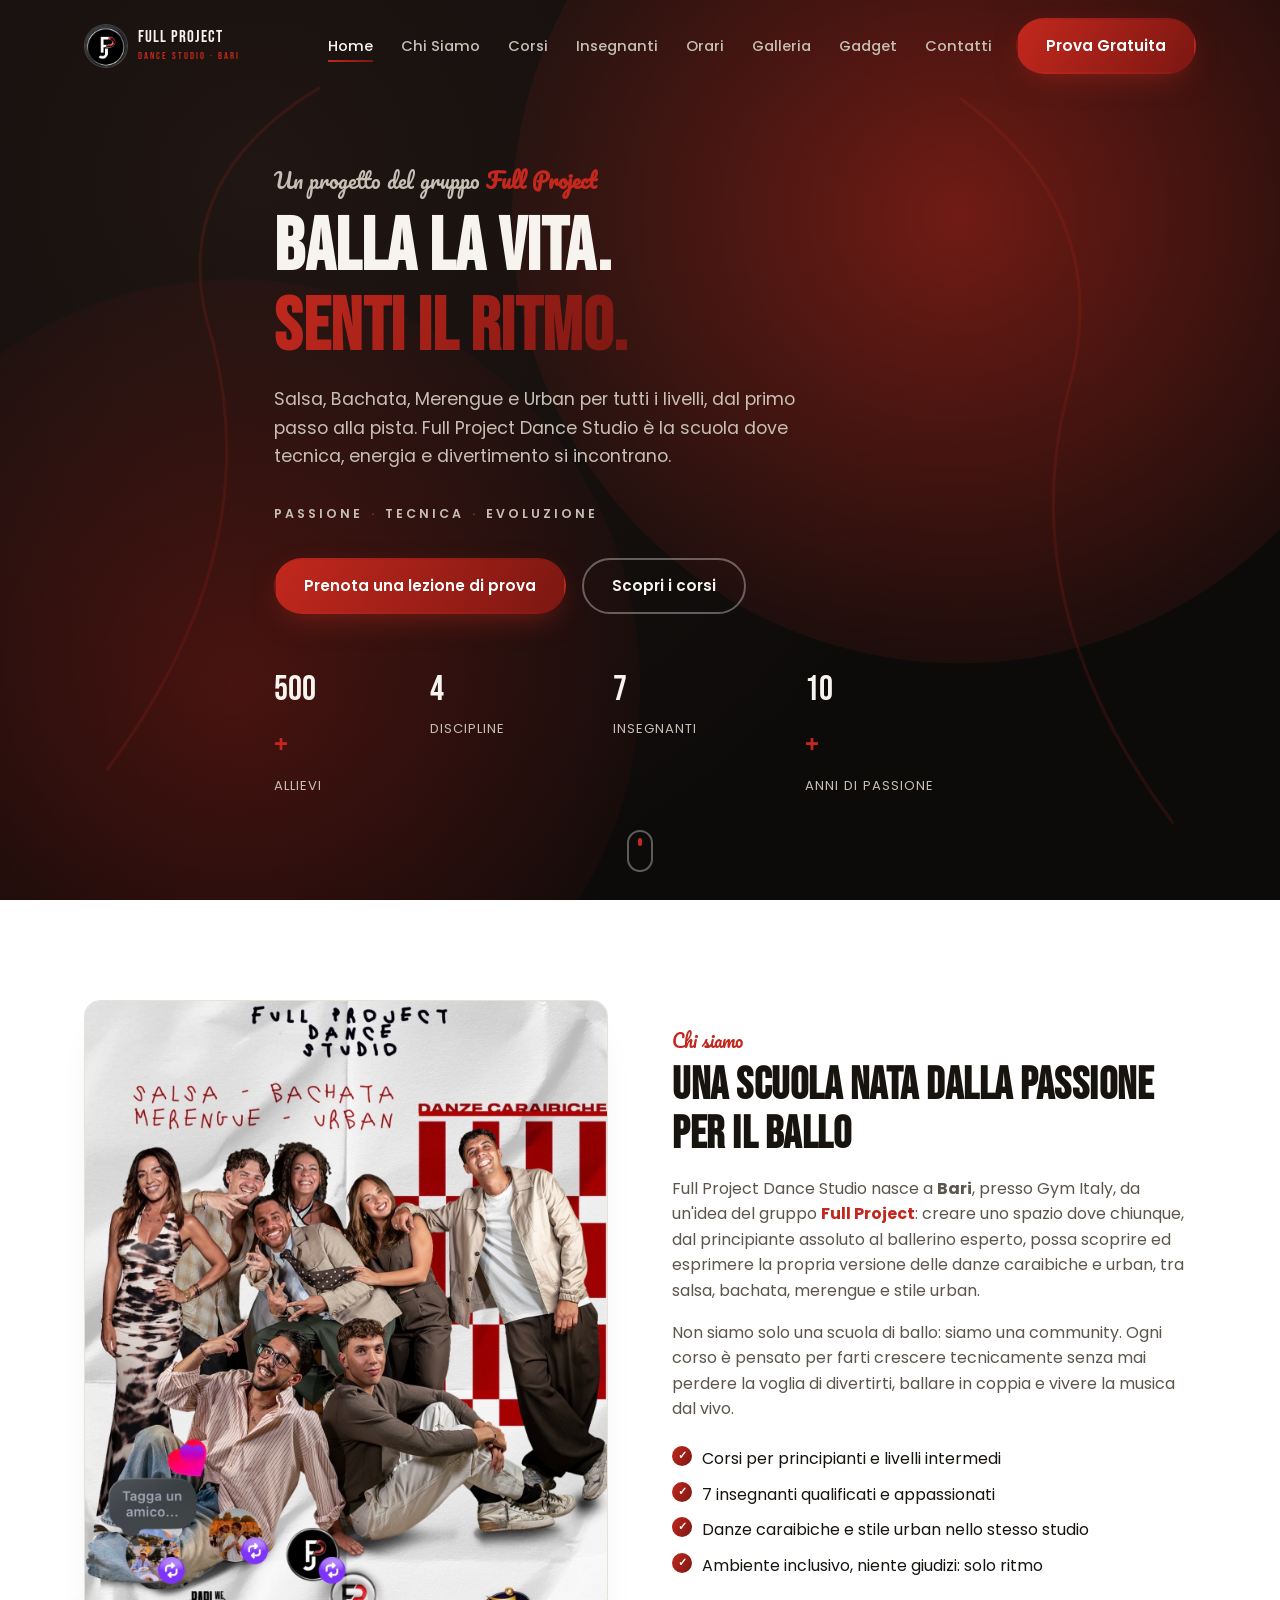
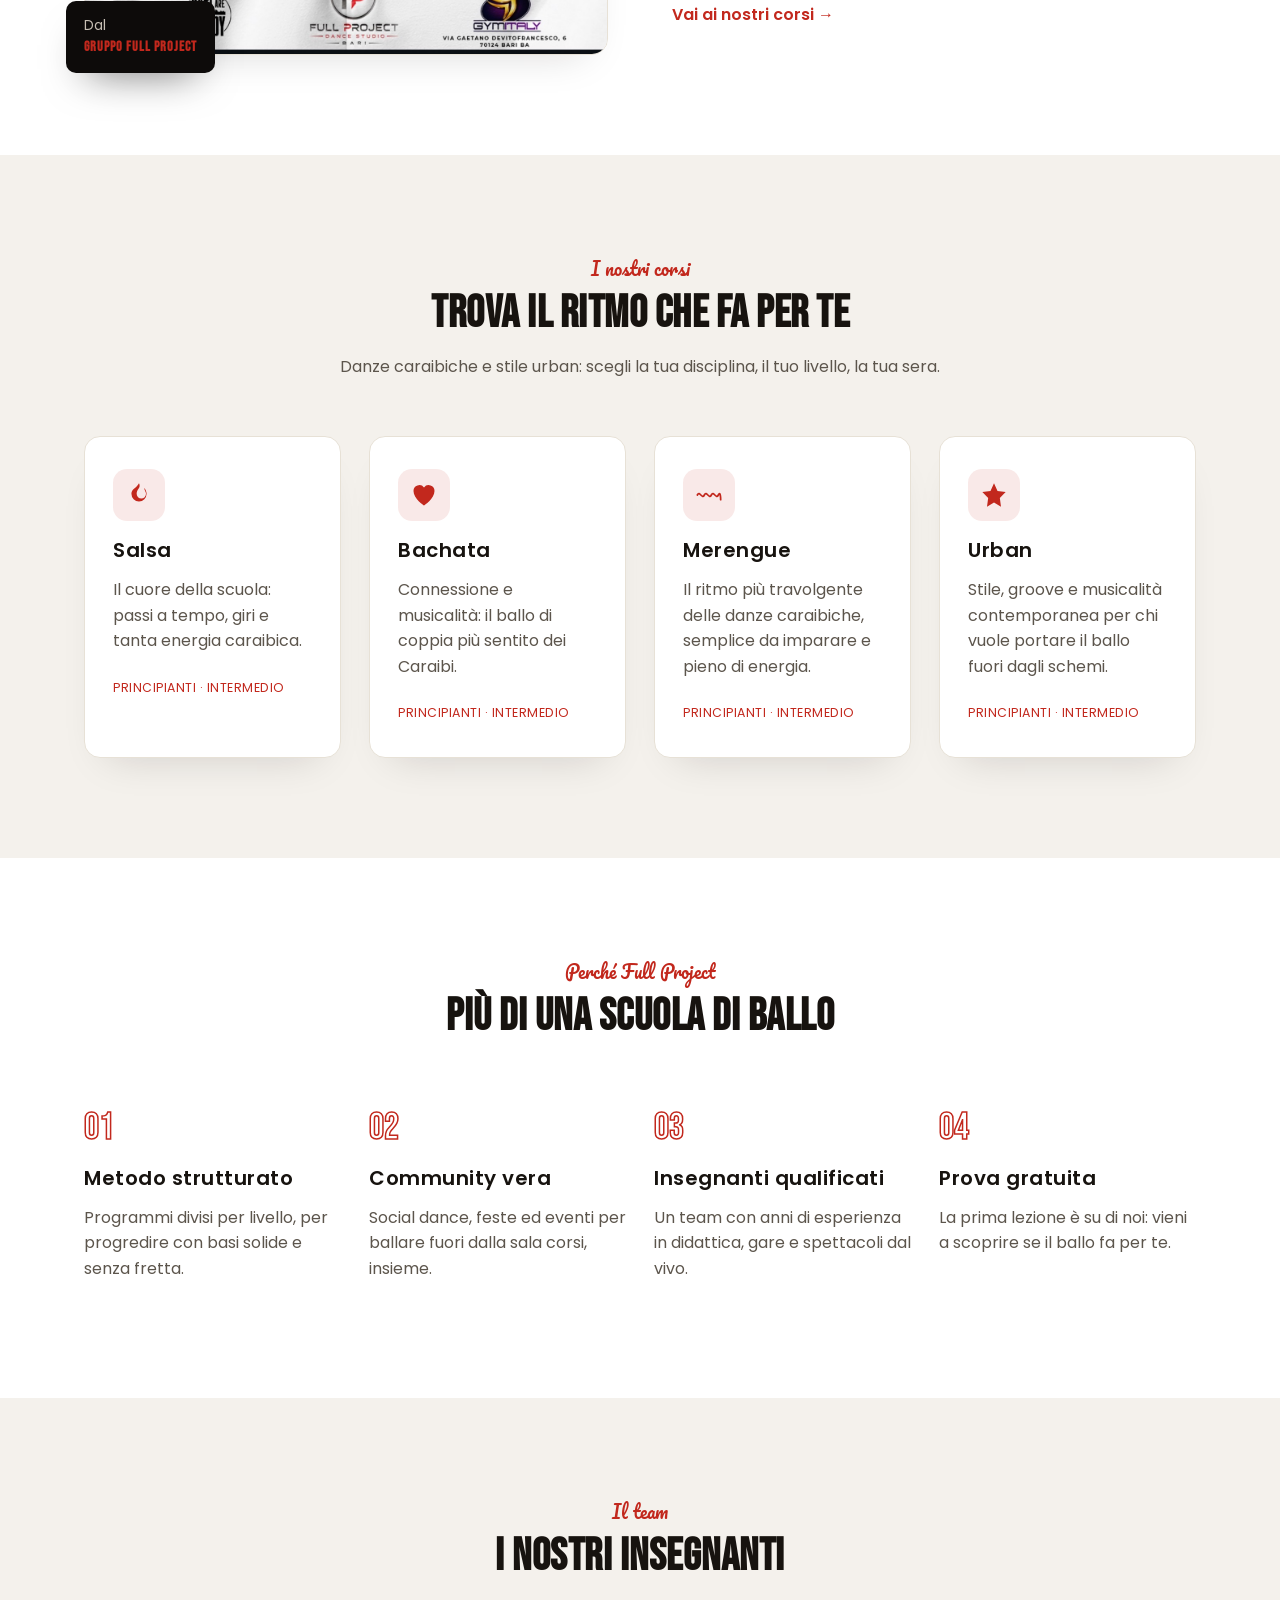
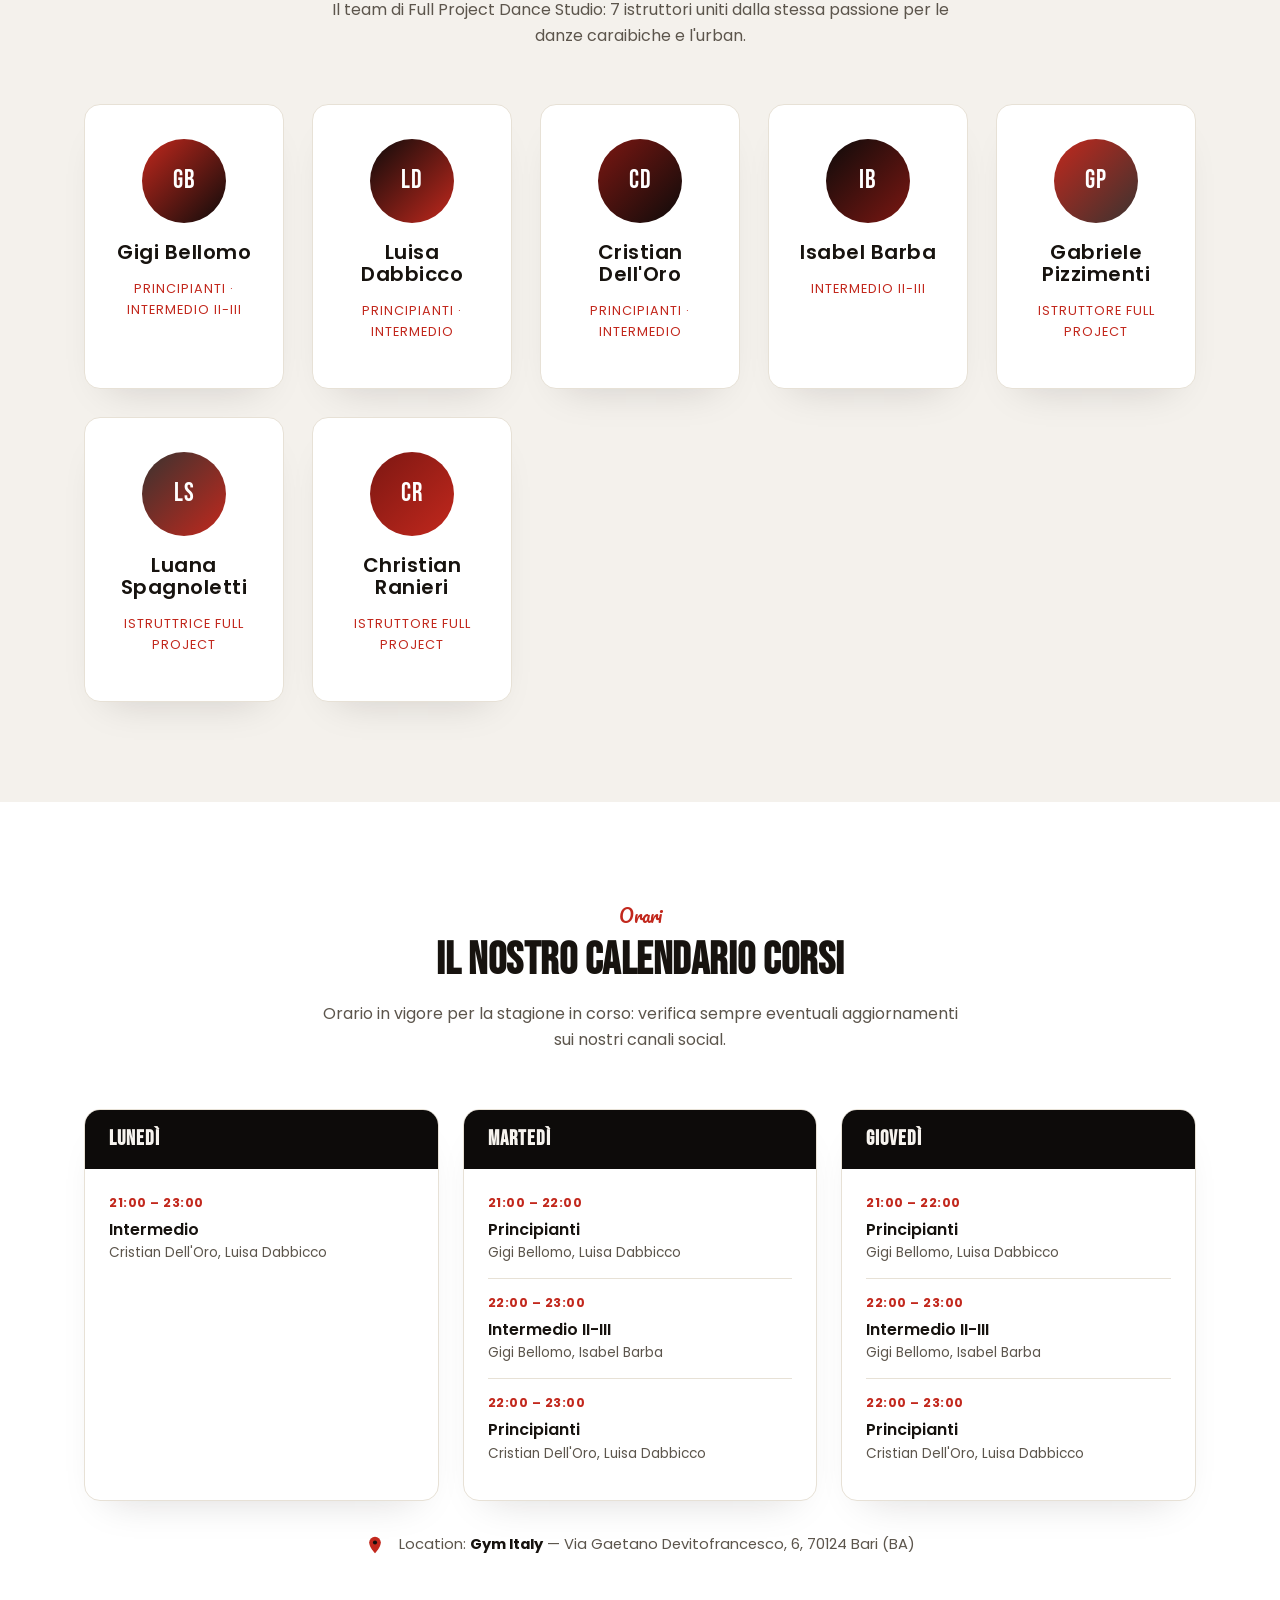
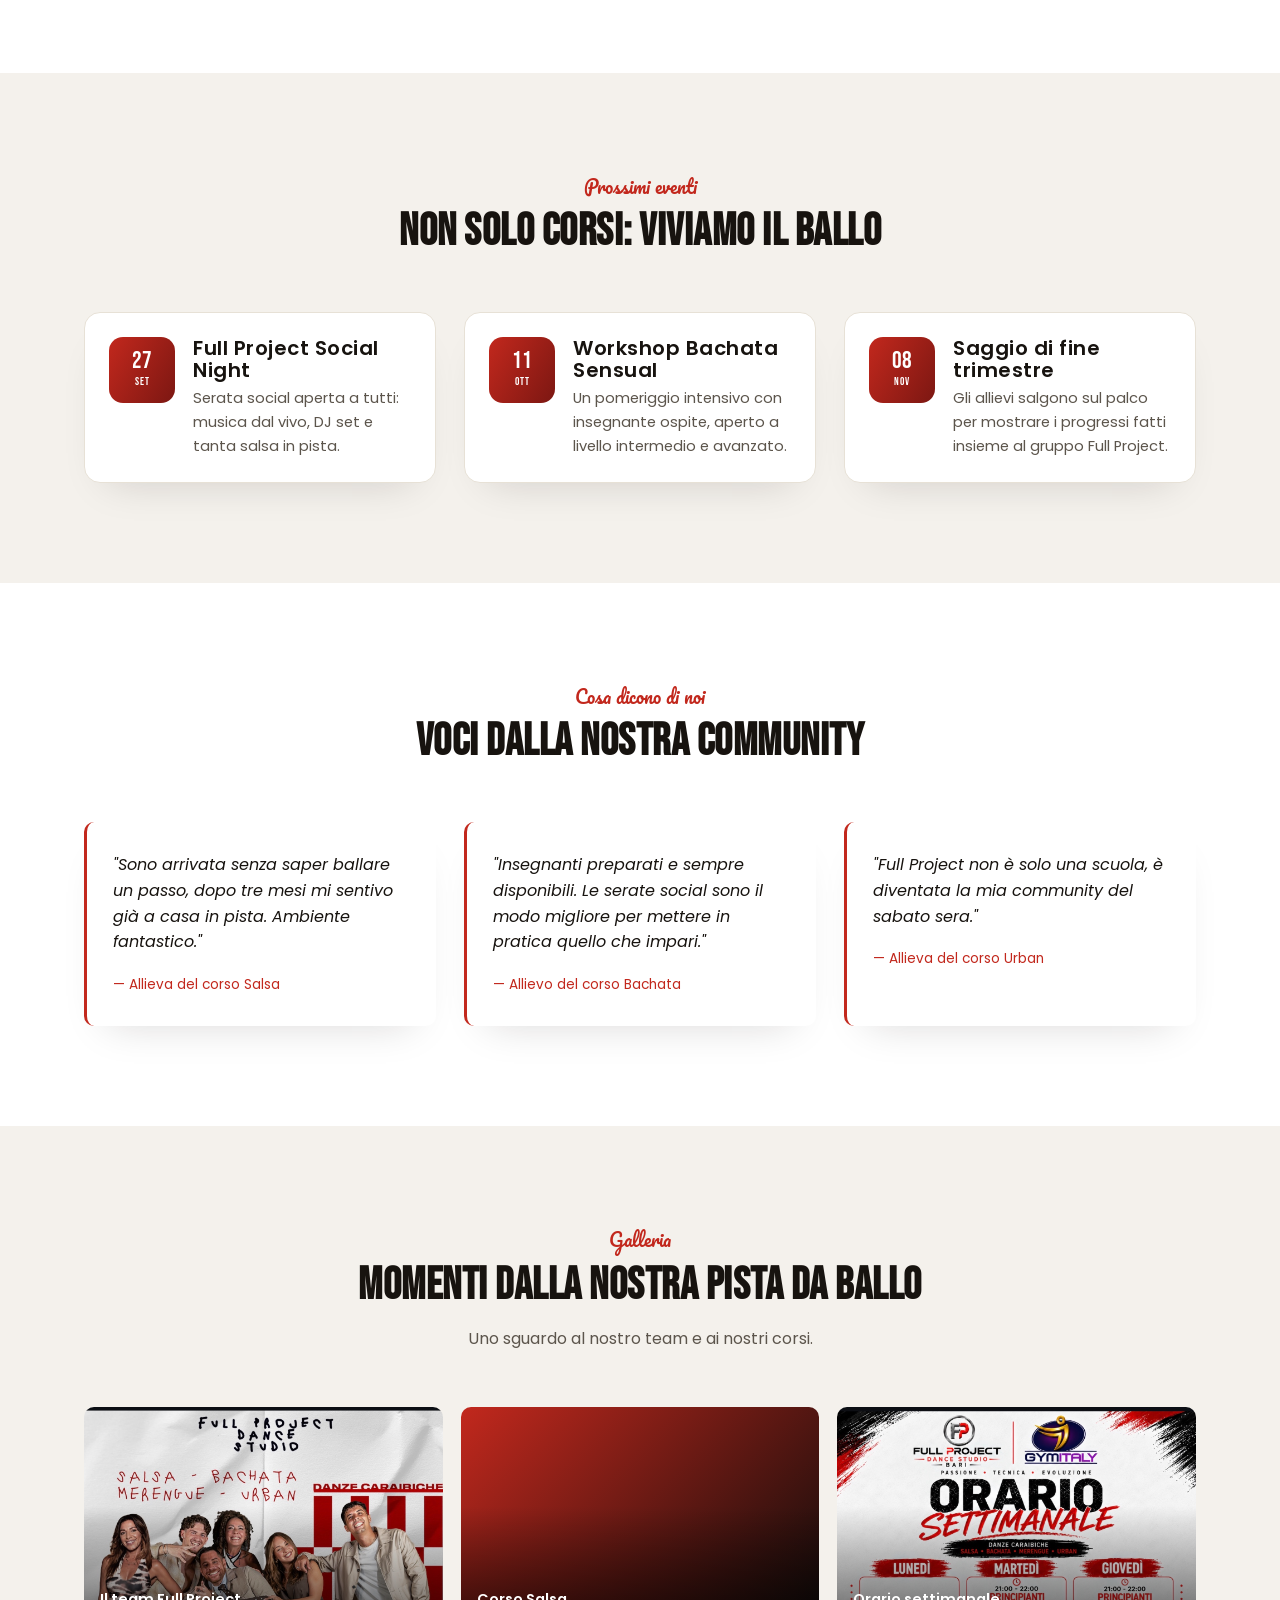
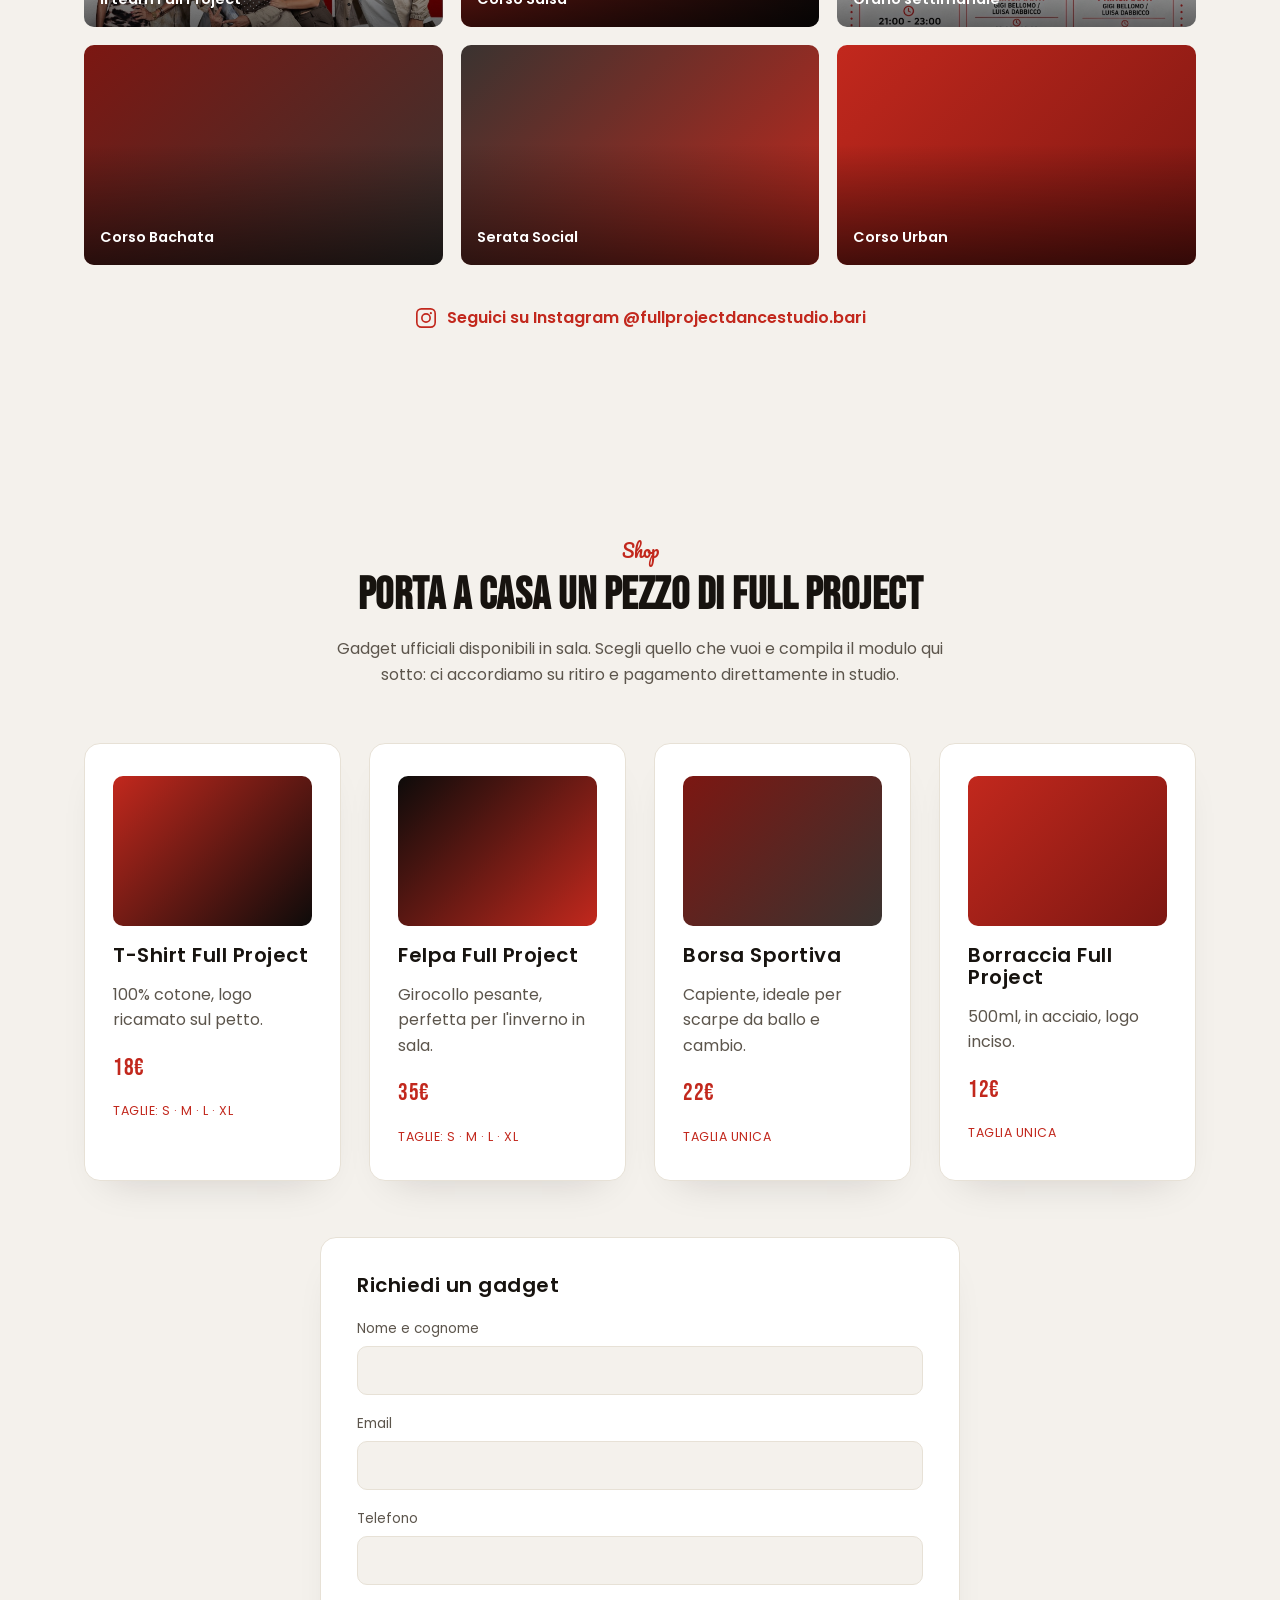
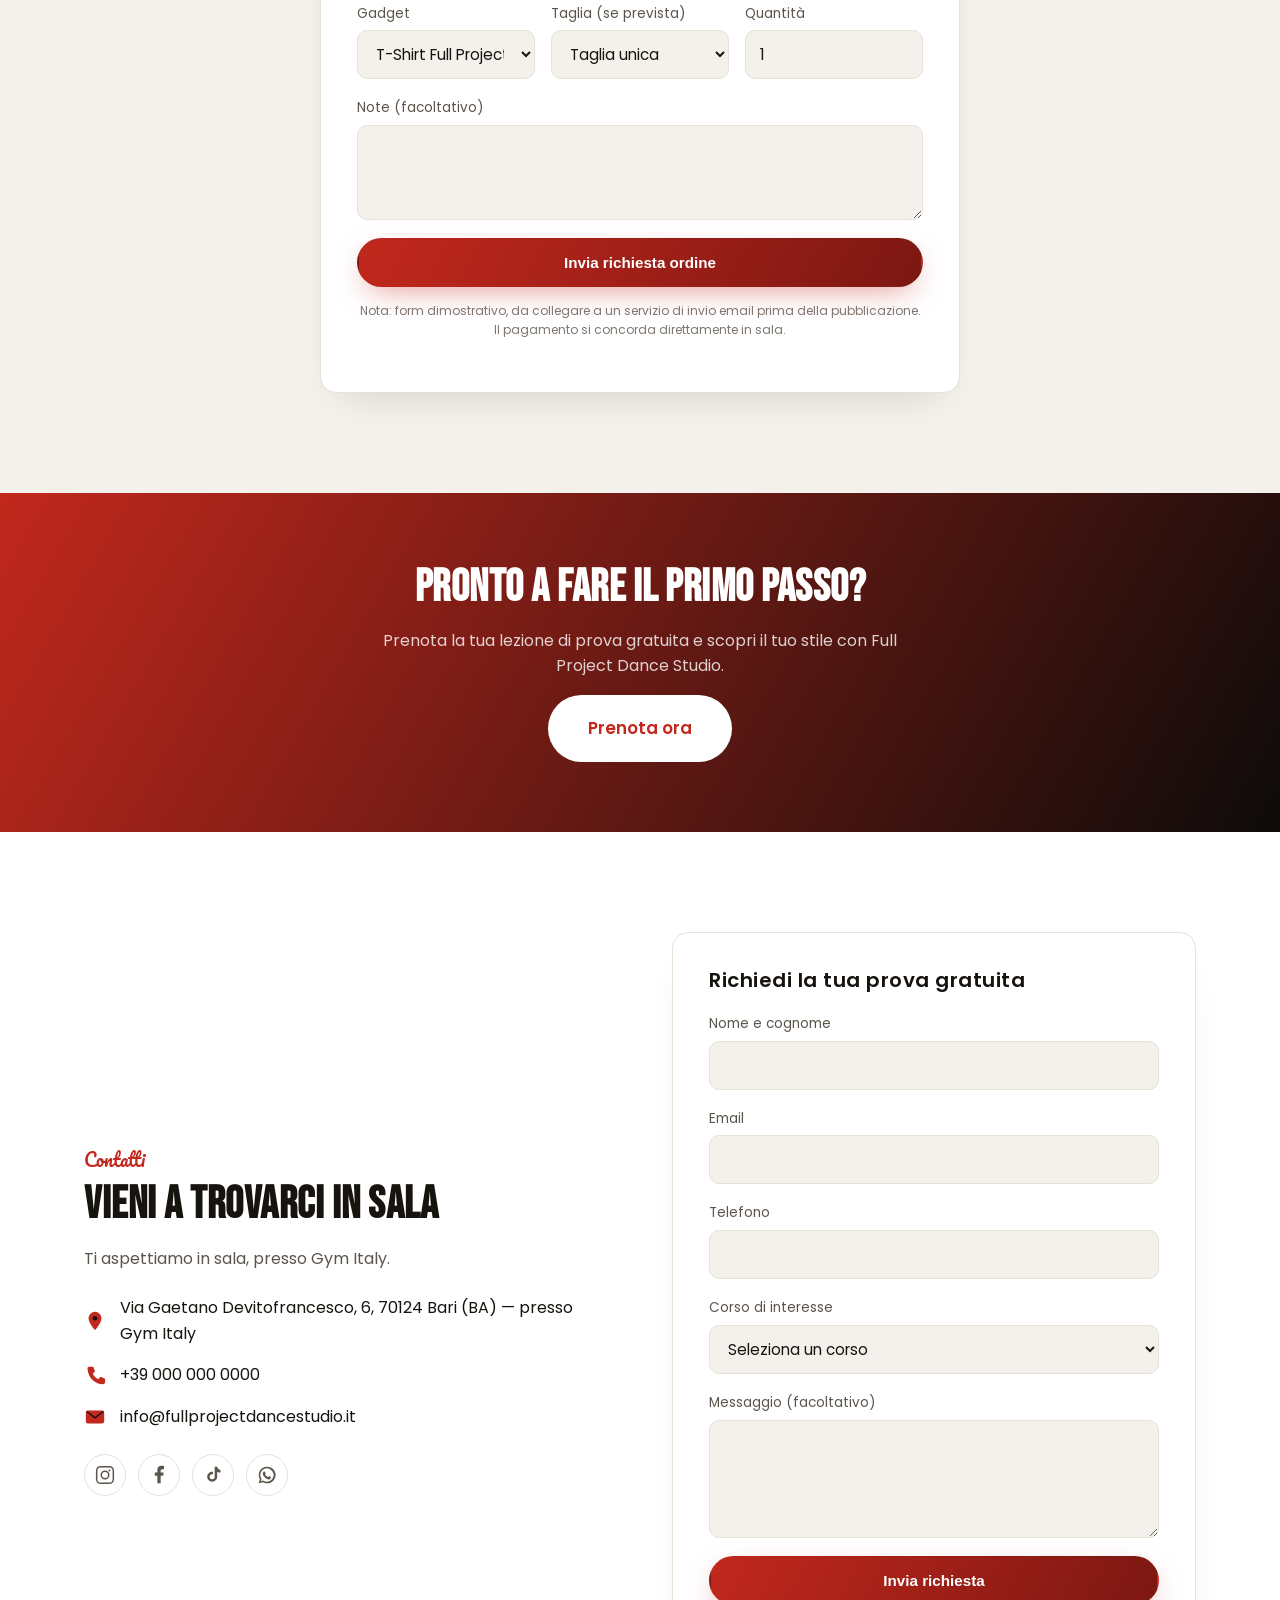
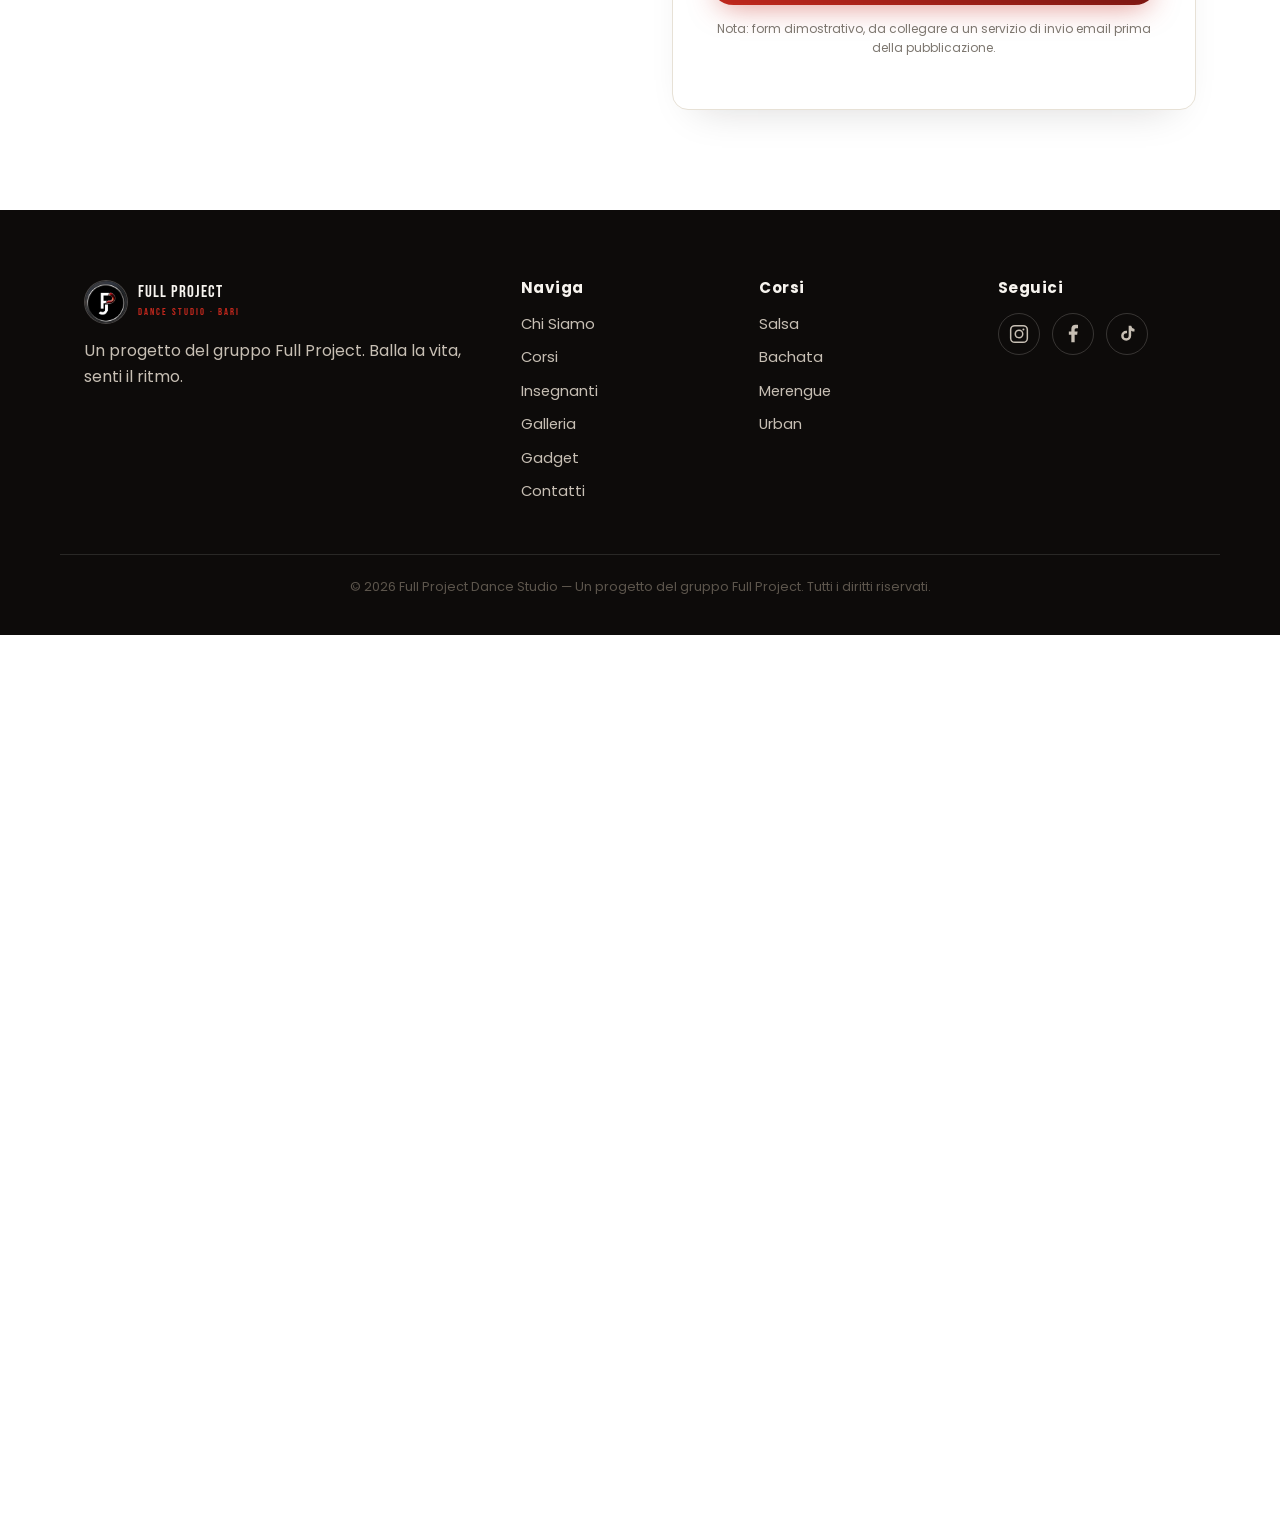
==== index.html @ 0db8af5c "Add Full Project Dance Studio website files Initial site (index.html, style.css, script.js, img/) fr" ====
<!DOCTYPE html>
<html lang="it">
<head>
<meta charset="UTF-8">
<meta name="viewport" content="width=device-width, initial-scale=1.0">
<title>Full Project Dance Studio Bari | Salsa, Bachata, Merengue & Urban</title>
<meta name="description" content="Full Project Dance Studio, la scuola di danze caraibiche e urban del gruppo Full Project a Bari, presso Gym Italy. Corsi di Salsa, Bachata, Merengue e Urban per tutti i livelli.">
<link rel="icon" href="data:image/svg+xml,%3Csvg xmlns='http://www.w3.org/2000/svg' viewBox='0 0 48 48'%3E%3Ccircle cx='24' cy='24' r='23' fill='%230d0b0a' stroke='%23c2281d' stroke-width='2'/%3E%3Ctext x='50%25' y='60%25' font-size='18' font-family='sans-serif' font-weight='700' fill='%23ffffff' text-anchor='middle'%3EFP%3C/text%3E%3C/svg%3E">

<!-- Google Fonts -->
<link rel="preconnect" href="https://fonts.googleapis.com">
<link rel="preconnect" href="https://fonts.gstatic.com" crossorigin>
<link href="https://fonts.googleapis.com/css2?family=Bebas+Neue&family=Poppins:wght@300;400;500;600;700&family=Pacifico&display=swap" rel="stylesheet">

<link rel="stylesheet" href="style.css">

<!-- Se JavaScript è disabilitato/bloccato, mostra comunque tutti i contenuti
     invece di lasciarli invisibili (normalmente rivelati dallo scroll via script.js) -->
<noscript>
  <style>[data-aos] { opacity: 1 !important; transform: none !important; }</style>
</noscript>
</head>
<body>

<!-- ============ HEADER / NAV ============ -->
<header class="site-header" id="header">
  <div class="container nav-wrap">
    <a href="#home" class="logo">
      <img src="img/logo.jpg" alt="Full Project Dance Studio" class="logo-mark">
      <span class="logo-text">FULL PROJECT<br><small>DANCE STUDIO &middot; BARI</small></span>
    </a>

    <nav class="nav" id="nav">
      <ul>
        <li><a href="#home" class="nav-link active">Home</a></li>
        <li><a href="#chi-siamo" class="nav-link">Chi Siamo</a></li>
        <li><a href="#corsi" class="nav-link">Corsi</a></li>
        <li><a href="#insegnanti" class="nav-link">Insegnanti</a></li>
        <li><a href="#orari" class="nav-link">Orari</a></li>
        <li><a href="#galleria" class="nav-link">Galleria</a></li>
        <li><a href="#gadget" class="nav-link">Gadget</a></li>
        <li><a href="#contatti" class="nav-link">Contatti</a></li>
      </ul>
    </nav>

    <a href="#contatti" class="btn btn-primary nav-cta">Prova Gratuita</a>

    <button class="hamburger" id="hamburger" aria-label="Apri menu" aria-expanded="false">
      <span></span><span></span><span></span>
    </button>
  </div>
</header>

<!-- ============ HERO ============ -->
<section class="hero" id="home">
  <div class="hero-bg" aria-hidden="true">
    <svg viewBox="0 0 1200 800" xmlns="http://www.w3.org/2000/svg" class="hero-svg">
      <defs>
        <radialGradient id="glow1" cx="50%" cy="50%" r="60%">
          <stop offset="0%" stop-color="#c2281d" stop-opacity="0.55"/>
          <stop offset="100%" stop-color="#c2281d" stop-opacity="0"/>
        </radialGradient>
        <radialGradient id="glow2" cx="50%" cy="50%" r="60%">
          <stop offset="0%" stop-color="#7c1712" stop-opacity="0.5"/>
          <stop offset="100%" stop-color="#7c1712" stop-opacity="0"/>
        </radialGradient>
      </defs>
      <circle cx="900" cy="180" r="420" fill="url(#glow1)"/>
      <circle cx="220" cy="620" r="380" fill="url(#glow2)"/>
      <g opacity="0.15" stroke="#c2281d" stroke-width="3" fill="none">
        <path d="M100 700 Q 250 500 200 300 Q 150 150 300 60"/>
        <path d="M1100 750 Q 950 550 1000 350 Q 1050 180 900 70"/>
      </g>
    </svg>
  </div>

  <div class="container hero-content">
    <p class="eyebrow" data-aos>Un progetto del gruppo <a href="https://www.instagram.com/full_project/" target="_blank" rel="noopener"><strong>Full Project</strong></a></p>
    <h1 data-aos>Balla la vita.<br><span class="text-accent">Senti il ritmo.</span></h1>
    <p class="hero-lead" data-aos>
      Salsa, Bachata, Merengue e Urban per tutti i livelli, dal primo passo alla pista.
      Full Project Dance Studio è la scuola dove tecnica, energia e divertimento
      si incontrano.
    </p>
    <p class="tagline hero-tagline" data-aos>Passione <span class="dot">&middot;</span> Tecnica <span class="dot">&middot;</span> Evoluzione</p>
    <div class="hero-actions" data-aos>
      <a href="#contatti" class="btn btn-primary">Prenota una lezione di prova</a>
      <a href="#corsi" class="btn btn-outline">Scopri i corsi</a>
    </div>

    <div class="hero-stats" data-aos>
      <div class="stat">
        <span class="stat-num" data-count="500">0</span><span class="stat-suffix">+</span>
        <span class="stat-label">Allievi</span>
      </div>
      <div class="stat">
        <span class="stat-num" data-count="4">0</span><span class="stat-suffix"></span>
        <span class="stat-label">Discipline</span>
      </div>
      <div class="stat">
        <span class="stat-num" data-count="7">0</span><span class="stat-suffix"></span>
        <span class="stat-label">Insegnanti</span>
      </div>
      <div class="stat">
        <span class="stat-num" data-count="10">0</span><span class="stat-suffix">+</span>
        <span class="stat-label">Anni di passione</span>
      </div>
    </div>
  </div>

  <a href="#chi-siamo" class="scroll-cue" aria-label="Scorri per saperne di più">
    <span></span>
  </a>
</section>

<!-- ============ CHI SIAMO ============ -->
<section class="section" id="chi-siamo">
  <div class="container split">
    <div class="split-media" data-aos>
      <div class="media-frame">
        <div class="media-photo">
          <img src="img/team.jpg" alt="Il team di Full Project Dance Studio Bari">
        </div>
        <div class="media-badge">
          <span>Dal</span>
          <strong>Gruppo Full Project</strong>
        </div>
      </div>
    </div>

    <div class="split-text" data-aos>
      <p class="section-eyebrow">Chi siamo</p>
      <h2>Una scuola nata dalla passione per il ballo</h2>
      <p>
        Full Project Dance Studio nasce a <strong>Bari</strong>, presso Gym Italy, da
        un'idea del gruppo
        <a href="https://www.instagram.com/full_project/" target="_blank" rel="noopener" class="brand-link"><strong>Full Project</strong></a>:
        creare uno spazio dove chiunque, dal principiante assoluto al ballerino
        esperto, possa scoprire ed esprimere la propria versione delle danze
        caraibiche e urban, tra salsa, bachata, merengue e stile urban.
      </p>
      <p>
        <!-- MODIFICA: personalizza questo paragrafo con la vera storia della scuola -->
        Non siamo solo una scuola di ballo: siamo una community. Ogni corso è
        pensato per farti crescere tecnicamente senza mai perdere la voglia di
        divertirti, ballare in coppia e vivere la musica dal vivo.
      </p>

      <ul class="check-list">
        <li>Corsi per principianti e livelli intermedi</li>
        <li>7 insegnanti qualificati e appassionati</li>
        <li>Danze caraibiche e stile urban nello stesso studio</li>
        <li>Ambiente inclusivo, niente giudizi: solo ritmo</li>
      </ul>

      <a href="#corsi" class="link-arrow">Vai ai nostri corsi &rarr;</a>
    </div>
  </div>
</section>

<!-- ============ CORSI ============ -->
<section class="section section-alt" id="corsi">
  <div class="container">
    <div class="section-head" data-aos>
      <p class="section-eyebrow">I nostri corsi</p>
      <h2>Trova il ritmo che fa per te</h2>
      <p class="section-sub">
        Danze caraibiche e stile urban: scegli la tua disciplina, il tuo livello,
        la tua sera.
      </p>
    </div>

    <div class="cards-grid">
      <article class="card" data-aos>
        <div class="card-icon"><svg viewBox="0 0 48 48"><use href="#icon-flame"/></svg></div>
        <h3>Salsa</h3>
        <p>Il cuore della scuola: passi a tempo, giri e tanta energia caraibica.</p>
        <span class="card-tag">Principianti &middot; Intermedio</span>
      </article>

      <article class="card" data-aos>
        <div class="card-icon"><svg viewBox="0 0 48 48"><use href="#icon-heart"/></svg></div>
        <h3>Bachata</h3>
        <p>Connessione e musicalità: il ballo di coppia più sentito dei Caraibi.</p>
        <span class="card-tag">Principianti &middot; Intermedio</span>
      </article>

      <article class="card" data-aos>
        <div class="card-icon"><svg viewBox="0 0 48 48"><use href="#icon-wave"/></svg></div>
        <h3>Merengue</h3>
        <p>Il ritmo più travolgente delle danze caraibiche, semplice da imparare e pieno di energia.</p>
        <span class="card-tag">Principianti &middot; Intermedio</span>
      </article>

      <article class="card" data-aos>
        <div class="card-icon"><svg viewBox="0 0 48 48"><use href="#icon-star"/></svg></div>
        <h3>Urban</h3>
        <p>Stile, groove e musicalità contemporanea per chi vuole portare il ballo fuori dagli schemi.</p>
        <span class="card-tag">Principianti &middot; Intermedio</span>
      </article>
    </div>
  </div>
</section>

<!-- ============ PERCHÉ SCEGLIERCI ============ -->
<section class="section">
  <div class="container">
    <div class="section-head" data-aos>
      <p class="section-eyebrow">Perché Full Project</p>
      <h2>Più di una scuola di ballo</h2>
    </div>

    <div class="features-grid">
      <div class="feature" data-aos>
        <div class="feature-num">01</div>
        <h3>Metodo strutturato</h3>
        <p>Programmi divisi per livello, per progredire con basi solide e senza fretta.</p>
      </div>
      <div class="feature" data-aos>
        <div class="feature-num">02</div>
        <h3>Community vera</h3>
        <p>Social dance, feste ed eventi per ballare fuori dalla sala corsi, insieme.</p>
      </div>
      <div class="feature" data-aos>
        <div class="feature-num">03</div>
        <h3>Insegnanti qualificati</h3>
        <p>Un team con anni di esperienza in didattica, gare e spettacoli dal vivo.</p>
      </div>
      <div class="feature" data-aos>
        <div class="feature-num">04</div>
        <h3>Prova gratuita</h3>
        <p>La prima lezione è su di noi: vieni a scoprire se il ballo fa per te.</p>
      </div>
    </div>
  </div>
</section>

<!-- ============ INSEGNANTI ============ -->
<section class="section section-alt" id="insegnanti">
  <div class="container">
    <div class="section-head" data-aos>
      <p class="section-eyebrow">Il team</p>
      <h2>I nostri insegnanti</h2>
      <p class="section-sub">
        Il team di Full Project Dance Studio: 7 istruttori uniti dalla stessa
        passione per le danze caraibiche e l'urban.</p>
    </div>

    <div class="team-grid">
      <div class="team-card" data-aos>
        <div class="avatar" style="--avatar-a:#c2281d;--avatar-b:#0d0b0a;">GB</div>
        <h3>Gigi Bellomo</h3>
        <span class="team-role">Principianti &middot; Intermedio II-III</span>
      </div>
      <div class="team-card" data-aos>
        <div class="avatar" style="--avatar-a:#0d0b0a;--avatar-b:#c2281d;">LD</div>
        <h3>Luisa Dabbicco</h3>
        <span class="team-role">Principianti &middot; Intermedio</span>
      </div>
      <div class="team-card" data-aos>
        <div class="avatar" style="--avatar-a:#7c1712;--avatar-b:#0d0b0a;">CD</div>
        <h3>Cristian Dell'Oro</h3>
        <span class="team-role">Principianti &middot; Intermedio</span>
      </div>
      <div class="team-card" data-aos>
        <div class="avatar" style="--avatar-a:#0d0b0a;--avatar-b:#7c1712;">IB</div>
        <h3>Isabel Barba</h3>
        <span class="team-role">Intermedio II-III</span>
      </div>
      <div class="team-card" data-aos>
        <div class="avatar" style="--avatar-a:#c2281d;--avatar-b:#3a3330;">GP</div>
        <h3>Gabriele Pizzimenti</h3>
        <span class="team-role">Istruttore Full Project</span>
      </div>
      <div class="team-card" data-aos>
        <div class="avatar" style="--avatar-a:#3a3330;--avatar-b:#c2281d;">LS</div>
        <h3>Luana Spagnoletti</h3>
        <span class="team-role">Istruttrice Full Project</span>
      </div>
      <div class="team-card" data-aos>
        <div class="avatar" style="--avatar-a:#7c1712;--avatar-b:#c2281d;">CR</div>
        <h3>Christian Ranieri</h3>
        <span class="team-role">Istruttore Full Project</span>
      </div>
    </div>
  </div>
</section>

<!-- ============ ORARI ============ -->
<section class="section" id="orari">
  <div class="container">
    <div class="section-head" data-aos>
      <p class="section-eyebrow">Orari</p>
      <h2>Il nostro calendario corsi</h2>
      <p class="section-sub">Orario in vigore per la stagione in corso: verifica sempre eventuali aggiornamenti sui nostri canali social.</p>
    </div>

    <div class="schedule-days" data-aos>
      <div class="day-card">
        <h3>Lunedì</h3>
        <div class="day-slots">
          <div class="day-slot">
            <span class="day-slot-time">21:00 &ndash; 23:00</span>
            <span class="day-slot-level">Intermedio</span>
            <span class="day-slot-teachers">Cristian Dell'Oro, Luisa Dabbicco</span>
          </div>
        </div>
      </div>

      <div class="day-card">
        <h3>Martedì</h3>
        <div class="day-slots">
          <div class="day-slot">
            <span class="day-slot-time">21:00 &ndash; 22:00</span>
            <span class="day-slot-level">Principianti</span>
            <span class="day-slot-teachers">Gigi Bellomo, Luisa Dabbicco</span>
          </div>
          <div class="day-slot">
            <span class="day-slot-time">22:00 &ndash; 23:00</span>
            <span class="day-slot-level">Intermedio II-III</span>
            <span class="day-slot-teachers">Gigi Bellomo, Isabel Barba</span>
          </div>
          <div class="day-slot">
            <span class="day-slot-time">22:00 &ndash; 23:00</span>
            <span class="day-slot-level">Principianti</span>
            <span class="day-slot-teachers">Cristian Dell'Oro, Luisa Dabbicco</span>
          </div>
        </div>
      </div>

      <div class="day-card">
        <h3>Giovedì</h3>
        <div class="day-slots">
          <div class="day-slot">
            <span class="day-slot-time">21:00 &ndash; 22:00</span>
            <span class="day-slot-level">Principianti</span>
            <span class="day-slot-teachers">Gigi Bellomo, Luisa Dabbicco</span>
          </div>
          <div class="day-slot">
            <span class="day-slot-time">22:00 &ndash; 23:00</span>
            <span class="day-slot-level">Intermedio II-III</span>
            <span class="day-slot-teachers">Gigi Bellomo, Isabel Barba</span>
          </div>
          <div class="day-slot">
            <span class="day-slot-time">22:00 &ndash; 23:00</span>
            <span class="day-slot-level">Principianti</span>
            <span class="day-slot-teachers">Cristian Dell'Oro, Luisa Dabbicco</span>
          </div>
        </div>
      </div>
    </div>

    <p class="orari-location" data-aos>
      <svg viewBox="0 0 24 24"><use href="#icon-pin"/></svg>
      <span>Location: <strong>Gym Italy</strong> &mdash; Via Gaetano Devitofrancesco, 6, 70124 Bari (BA)</span>
    </p>
  </div>
</section>

<!-- ============ EVENTI ============ -->
<section class="section section-alt">
  <div class="container">
    <div class="section-head" data-aos>
      <p class="section-eyebrow">Prossimi eventi</p>
      <h2>Non solo corsi: viviamo il ballo</h2>
      <!-- MODIFICA: le 3 card sotto sono di esempio, sostituiscile con i vostri eventi reali (date, titoli, descrizioni) -->
    </div>

    <div class="events-grid">
      <article class="event-card" data-aos>
        <div class="event-date"><span class="d">27</span><span class="m">SET</span></div>
        <div class="event-info">
          <h3>Full Project Social Night</h3>
          <p>Serata social aperta a tutti: musica dal vivo, DJ set e tanta salsa in pista.</p>
        </div>
      </article>
      <article class="event-card" data-aos>
        <div class="event-date"><span class="d">11</span><span class="m">OTT</span></div>
        <div class="event-info">
          <h3>Workshop Bachata Sensual</h3>
          <p>Un pomeriggio intensivo con insegnante ospite, aperto a livello intermedio e avanzato.</p>
        </div>
      </article>
      <article class="event-card" data-aos>
        <div class="event-date"><span class="d">08</span><span class="m">NOV</span></div>
        <div class="event-info">
          <h3>Saggio di fine trimestre</h3>
          <p>Gli allievi salgono sul palco per mostrare i progressi fatti insieme al gruppo Full Project.</p>
        </div>
      </article>
    </div>
  </div>
</section>

<!-- ============ TESTIMONIANZE ============ -->
<section class="section">
  <div class="container">
    <div class="section-head" data-aos>
      <p class="section-eyebrow">Cosa dicono di noi</p>
      <h2>Voci dalla nostra community</h2>
      <!-- MODIFICA: le testimonianze sotto sono di esempio, sostituiscile con recensioni reali dei vostri allievi -->
    </div>

    <div class="testimonial-grid">
      <blockquote class="testimonial" data-aos>
        <p>"Sono arrivata senza saper ballare un passo, dopo tre mesi mi sentivo già a casa in pista. Ambiente fantastico."</p>
        <cite>&mdash; Allieva del corso Salsa</cite>
      </blockquote>
      <blockquote class="testimonial" data-aos>
        <p>"Insegnanti preparati e sempre disponibili. Le serate social sono il modo migliore per mettere in pratica quello che impari."</p>
        <cite>&mdash; Allievo del corso Bachata</cite>
      </blockquote>
      <blockquote class="testimonial" data-aos>
        <p>"Full Project non è solo una scuola, è diventata la mia community del sabato sera."</p>
        <cite>&mdash; Allieva del corso Urban</cite>
      </blockquote>
    </div>
  </div>
</section>

<!-- ============ GALLERIA ============ -->
<section class="section section-alt" id="galleria">
  <div class="container">
    <div class="section-head" data-aos>
      <p class="section-eyebrow">Galleria</p>
      <h2>Momenti dalla nostra pista da ballo</h2>
      <p class="section-sub">Uno sguardo al nostro team e ai nostri corsi. <!-- MODIFICA: aggiungi altre foto/video reali dai vostri canali social --></p>
    </div>

    <div class="gallery-grid">
      <div class="gallery-item g1 g-photo" data-aos style="background-image:url('img/team.jpg');"><span>Il team Full Project</span></div>
      <div class="gallery-item g2" data-aos><span>Corso Salsa</span></div>
      <div class="gallery-item g-photo" data-aos style="background-image:url('img/orario-settimanale.jpg');"><span>Orario settimanale</span></div>
      <div class="gallery-item g4" data-aos><span>Corso Bachata</span></div>
      <div class="gallery-item g5" data-aos><span>Serata Social</span></div>
      <div class="gallery-item g6" data-aos><span>Corso Urban</span></div>
    </div>

    <div class="ig-cta" data-aos>
      <a href="https://www.instagram.com/fullprojectdancestudio.bari/" target="_blank" rel="noopener">
        <svg viewBox="0 0 24 24" class="ig-icon"><use href="#icon-instagram"/></svg>
        Seguici su Instagram @fullprojectdancestudio.bari
      </a>
    </div>
  </div>
</section>

<!-- ============ GADGET ============ -->
<section class="section section-alt" id="gadget">
  <div class="container">
    <div class="section-head" data-aos>
      <p class="section-eyebrow">Shop</p>
      <h2>Porta a casa un pezzo di Full Project</h2>
      <p class="section-sub">
        <!-- MODIFICA: sostituisci nome, prezzo, descrizione e immagine di ogni gadget con i prodotti reali -->
        Gadget ufficiali disponibili in sala. Scegli quello che vuoi e compila
        il modulo qui sotto: ci accordiamo su ritiro e pagamento direttamente
        in studio.
      </p>
    </div>

    <div class="cards-grid gadget-grid">
      <article class="card gadget-card" data-aos>
        <div class="gadget-photo g2"></div>
        <h3>T-Shirt Full Project</h3>
        <p>100% cotone, logo ricamato sul petto.</p>
        <span class="gadget-price">18&euro;</span>
        <span class="card-tag">Taglie: S &middot; M &middot; L &middot; XL</span>
      </article>

      <article class="card gadget-card" data-aos>
        <div class="gadget-photo g3"></div>
        <h3>Felpa Full Project</h3>
        <p>Girocollo pesante, perfetta per l'inverno in sala.</p>
        <span class="gadget-price">35&euro;</span>
        <span class="card-tag">Taglie: S &middot; M &middot; L &middot; XL</span>
      </article>

      <article class="card gadget-card" data-aos>
        <div class="gadget-photo g4"></div>
        <h3>Borsa Sportiva</h3>
        <p>Capiente, ideale per scarpe da ballo e cambio.</p>
        <span class="gadget-price">22&euro;</span>
        <span class="card-tag">Taglia unica</span>
      </article>

      <article class="card gadget-card" data-aos>
        <div class="gadget-photo g6"></div>
        <h3>Borraccia Full Project</h3>
        <p>500ml, in acciaio, logo inciso.</p>
        <span class="gadget-price">12&euro;</span>
        <span class="card-tag">Taglia unica</span>
      </article>
    </div>

    <div class="gadget-order" data-aos>
      <form class="contact-form" id="gadget-form" novalidate>
        <h3>Richiedi un gadget</h3>

        <div class="form-row">
          <label for="gadget-nome">Nome e cognome</label>
          <input type="text" id="gadget-nome" name="nome" required autocomplete="name">
          <span class="error-msg"></span>
        </div>

        <div class="form-row">
          <label for="gadget-email">Email</label>
          <input type="email" id="gadget-email" name="email" required autocomplete="email">
          <span class="error-msg"></span>
        </div>

        <div class="form-row">
          <label for="gadget-telefono">Telefono</label>
          <input type="tel" id="gadget-telefono" name="telefono" autocomplete="tel">
          <span class="error-msg"></span>
        </div>

        <div class="form-row-group">
          <div class="form-row">
            <label for="gadget-prodotto">Gadget</label>
            <select id="gadget-prodotto" name="prodotto">
              <option value="tshirt">T-Shirt Full Project &ndash; 18&euro;</option>
              <option value="felpa">Felpa Full Project &ndash; 35&euro;</option>
              <option value="borsa">Borsa Sportiva &ndash; 22&euro;</option>
              <option value="borraccia">Borraccia Full Project &ndash; 12&euro;</option>
            </select>
          </div>

          <div class="form-row">
            <label for="gadget-taglia">Taglia (se prevista)</label>
            <select id="gadget-taglia" name="taglia">
              <option value="unica">Taglia unica</option>
              <option value="s">S</option>
              <option value="m">M</option>
              <option value="l">L</option>
              <option value="xl">XL</option>
            </select>
          </div>

          <div class="form-row">
            <label for="gadget-quantita">Quantit&agrave;</label>
            <input type="number" id="gadget-quantita" name="quantita" min="1" value="1">
          </div>
        </div>

        <div class="form-row">
          <label for="gadget-note">Note (facoltativo)</label>
          <textarea id="gadget-note" name="note" rows="3"></textarea>
        </div>

        <button type="submit" class="btn btn-primary btn-block">Invia richiesta ordine</button>
        <p class="form-success" id="gadget-form-success" hidden>Grazie! Ti contatteremo per accordarci su ritiro in sala e pagamento (contanti, bonifico o Satispay).</p>
        <p class="form-note"><!-- MODIFICA: collega questo form a un servizio reale (es. Formspree, EmailJS) o a un backend --> Nota: form dimostrativo, da collegare a un servizio di invio email prima della pubblicazione. Il pagamento si concorda direttamente in sala.</p>
      </form>
    </div>
  </div>
</section>

<!-- ============ CTA BAND ============ -->
<section class="cta-band">
  <div class="container cta-band-inner" data-aos>
    <h2>Pronto a fare il primo passo?</h2>
    <p>Prenota la tua lezione di prova gratuita e scopri il tuo stile con Full Project Dance Studio.</p>
    <a href="#contatti" class="btn btn-primary btn-lg">Prenota ora</a>
  </div>
</section>

<!-- ============ CONTATTI ============ -->
<section class="section" id="contatti">
  <div class="container split">
    <div class="split-text" data-aos>
      <p class="section-eyebrow">Contatti</p>
      <h2>Vieni a trovarci in sala</h2>
      <p>Ti aspettiamo in sala, presso Gym Italy.</p>

      <ul class="contact-list">
        <li>
          <svg viewBox="0 0 24 24"><use href="#icon-pin"/></svg>
          <span>Via Gaetano Devitofrancesco, 6, 70124 Bari (BA) &mdash; presso Gym Italy</span>
        </li>
        <li>
          <svg viewBox="0 0 24 24"><use href="#icon-phone"/></svg>
          <!-- MODIFICA: inserisci il numero di telefono/WhatsApp reale -->
          <span>+39 000 000 0000</span>
        </li>
        <li>
          <svg viewBox="0 0 24 24"><use href="#icon-mail"/></svg>
          <!-- MODIFICA: inserisci l'email reale -->
          <span>info@fullprojectdancestudio.it</span>
        </li>
      </ul>

      <div class="social-row">
        <a href="https://www.instagram.com/fullprojectdancestudio.bari/" target="_blank" rel="noopener" aria-label="Instagram Full Project Dance Studio Bari"><svg viewBox="0 0 24 24"><use href="#icon-instagram"/></svg></a>
        <a href="#" target="_blank" rel="noopener" aria-label="Facebook"><svg viewBox="0 0 24 24"><use href="#icon-facebook"/></svg></a>
        <a href="#" target="_blank" rel="noopener" aria-label="TikTok"><svg viewBox="0 0 24 24"><use href="#icon-tiktok"/></svg></a>
        <a href="#" target="_blank" rel="noopener" aria-label="WhatsApp"><svg viewBox="0 0 24 24"><use href="#icon-whatsapp"/></svg></a>
      </div>
    </div>

    <div class="split-media" data-aos>
      <form class="contact-form" id="contact-form" novalidate>
        <h3>Richiedi la tua prova gratuita</h3>

        <div class="form-row">
          <label for="nome">Nome e cognome</label>
          <input type="text" id="nome" name="nome" required autocomplete="name">
          <span class="error-msg"></span>
        </div>

        <div class="form-row">
          <label for="email">Email</label>
          <input type="email" id="email" name="email" required autocomplete="email">
          <span class="error-msg"></span>
        </div>

        <div class="form-row">
          <label for="telefono">Telefono</label>
          <input type="tel" id="telefono" name="telefono" autocomplete="tel">
          <span class="error-msg"></span>
        </div>

        <div class="form-row">
          <label for="corso">Corso di interesse</label>
          <select id="corso" name="corso">
            <option value="">Seleziona un corso</option>
            <option value="salsa">Salsa</option>
            <option value="bachata">Bachata</option>
            <option value="merengue">Merengue</option>
            <option value="urban">Urban</option>
            <option value="altro">Non so ancora, ditemi voi</option>
          </select>
        </div>

        <div class="form-row">
          <label for="messaggio">Messaggio (facoltativo)</label>
          <textarea id="messaggio" name="messaggio" rows="4"></textarea>
        </div>

        <button type="submit" class="btn btn-primary btn-block">Invia richiesta</button>
        <p class="form-success" id="form-success" hidden>Grazie! Ti risponderemo al più presto per fissare la tua prova gratuita.</p>
        <p class="form-note"><!-- MODIFICA: collega questo form a un servizio reale (es. Formspree, EmailJS) o a un backend --> Nota: form dimostrativo, da collegare a un servizio di invio email prima della pubblicazione.</p>
      </form>
    </div>
  </div>
</section>

<!-- ============ FOOTER ============ -->
<footer class="site-footer">
  <div class="container footer-grid">
    <div>
      <a href="#home" class="logo footer-logo">
        <img src="img/logo.jpg" alt="Full Project Dance Studio" class="logo-mark">
        <span class="logo-text">FULL PROJECT<br><small>DANCE STUDIO &middot; BARI</small></span>
      </a>
      <p>Un progetto del gruppo Full Project. Balla la vita, senti il ritmo.</p>
    </div>

    <div>
      <h4>Naviga</h4>
      <ul class="footer-links">
        <li><a href="#chi-siamo">Chi Siamo</a></li>
        <li><a href="#corsi">Corsi</a></li>
        <li><a href="#insegnanti">Insegnanti</a></li>
        <li><a href="#galleria">Galleria</a></li>
        <li><a href="#gadget">Gadget</a></li>
        <li><a href="#contatti">Contatti</a></li>
      </ul>
    </div>

    <div>
      <h4>Corsi</h4>
      <ul class="footer-links">
        <li>Salsa</li>
        <li>Bachata</li>
        <li>Merengue</li>
        <li>Urban</li>
      </ul>
    </div>

    <div>
      <h4>Seguici</h4>
      <div class="social-row">
        <a href="https://www.instagram.com/fullprojectdancestudio.bari/" target="_blank" rel="noopener" aria-label="Instagram Full Project Dance Studio Bari"><svg viewBox="0 0 24 24"><use href="#icon-instagram"/></svg></a>
        <a href="#" target="_blank" rel="noopener" aria-label="Facebook"><svg viewBox="0 0 24 24"><use href="#icon-facebook"/></svg></a>
        <a href="#" target="_blank" rel="noopener" aria-label="TikTok"><svg viewBox="0 0 24 24"><use href="#icon-tiktok"/></svg></a>
      </div>
    </div>
  </div>

  <div class="container footer-bottom">
    <p>&copy; <span id="year"></span> Full Project Dance Studio &mdash; Un progetto del gruppo Full Project. Tutti i diritti riservati.</p>
  </div>
</footer>

<!-- Bottone torna su -->
<button id="back-to-top" class="back-to-top" aria-label="Torna su">&uarr;</button>

<!-- ============ SVG ICON SPRITE ============ -->
<svg width="0" height="0" style="position:absolute" aria-hidden="true">
  <defs>
    <g id="icon-flame"><path d="M24 4c4 8-4 10-4 18a8 8 0 1016 0c0-4-3-6-3-10 2 2 4 6 4 10a13 13 0 11-26 0C11 14 20 12 24 4z"/></g>
    <g id="icon-star"><path d="M24 4l6 13 14 2-10 10 2 15-12-7-12 7 2-15L4 19l14-2z"/></g>
    <g id="icon-heart"><path d="M24 42S6 30 6 17a10 10 0 0118-6 10 10 0 0118 6c0 13-18 25-18 25z"/></g>
    <g id="icon-wave"><path d="M4 24c4-8 8 8 12 0s8 8 12 0 8 8 12 0 4 8 4 8" fill="none" stroke="currentColor" stroke-width="3" stroke-linecap="round"/></g>
    <g id="icon-group"><circle cx="16" cy="16" r="6"/><circle cx="32" cy="16" r="6"/><path d="M4 40c0-8 6-13 12-13s12 5 12 13M20 40c0-8 6-13 12-13s12 5 12 13"/></g>
    <g id="icon-mic"><rect x="18" y="4" width="12" height="24" rx="6"/><path d="M10 22a14 14 0 0028 0M24 36v8M16 44h16" fill="none" stroke="currentColor" stroke-width="3" stroke-linecap="round"/></g>
    <g id="icon-couple"><circle cx="16" cy="60" r="14"/><circle cx="16" cy="60" r="14"/></g>
    <g id="icon-pin"><path d="M12 2a7 7 0 00-7 7c0 5.5 7 13 7 13s7-7.5 7-13a7 7 0 00-7-7z"/><circle cx="12" cy="9" r="2.5" fill="#12100e"/></g>
    <g id="icon-phone"><path d="M6 3h4l2 5-2.5 2.5a12 12 0 006 6L18 14l5 2v4a2 2 0 01-2 2A17 17 0 014 6a2 2 0 012-3z"/></g>
    <g id="icon-mail"><rect x="2" y="5" width="20" height="14" rx="2"/><path d="M3 6l9 7 9-7" fill="none" stroke="#12100e" stroke-width="1.5"/></g>
    <g id="icon-instagram"><rect x="2" y="2" width="20" height="20" rx="5" fill="none" stroke="currentColor" stroke-width="1.8"/><circle cx="12" cy="12" r="4.5" fill="none" stroke="currentColor" stroke-width="1.8"/><circle cx="17.3" cy="6.7" r="1.2"/></g>
    <g id="icon-facebook"><path d="M14 22V13h3l0.5-4H14V7c0-1.1.3-2 2-2h2V1.2C17.6 1 16.3 1 15 1c-3 0-5 1.8-5 5v3H7v4h3v9z"/></g>
    <g id="icon-tiktok"><path d="M14 2h3a5 5 0 004 4v3a8 8 0 01-4-1v6a6 6 0 11-6-6h1v3h-1a3 3 0 103 3z"/></g>
    <g id="icon-whatsapp"><path d="M12 2a10 10 0 00-8.6 15L2 22l5.2-1.4A10 10 0 1012 2zm0 18a8 8 0 01-4.1-1.1l-.3-.2-3 .8.8-2.9-.2-.3A8 8 0 1112 20zm4.4-5.9c-.2-.1-1.4-.7-1.6-.8s-.4-.1-.5.1-.6.8-.7.9-.3.2-.5.1a6.5 6.5 0 01-3.3-2.9c-.2-.3.2-.3.5-1a.6.6 0 000-.5c0-.1-.5-1.3-.7-1.7s-.4-.4-.5-.4h-.5a1 1 0 00-.7.3 3 3 0 00-.9 2.2c0 1.3.9 2.6 1.1 2.8s1.7 2.6 4.1 3.6c2 .8 2 .5 2.4.5s1.5-.6 1.7-1.2.2-1.1.1-1.2-.2-.2-.5-.3z"/></g>
  </defs>
</svg>

<script src="script.js"></script>
</body>
</html>
---- style.css ----
/* =========================================================
   FULL PROJECT DANCE STUDIO — stylesheet
   Palette REALE presa dal logo e dalle locandine: nero, bianco, rosso.
   ========================================================= */

:root {
  /* Tema chiaro (sezioni principali) */
  --bg: #ffffff;
  --bg-alt: #f4f1ec;
  --card: #ffffff;
  --card-border: #e7e1d6;
  --text: #17130f;         /* quasi nero, per il testo sulle sezioni chiare */
  --text-muted: #5c554c;

  /* Zone scure (header, hero, footer) — colori chiari fissi, non legati al tema */
  --paper: #f7f4ef;
  --paper-muted: #c7bfb4;
  --dark: #0d0b0a;         /* nero del logo/brand */
  --dark-alt: #171310;

  /* Accento: rosso brand (preso dal logo/locandine) */
  --accent: #c2281d;
  --accent-dark: #7c1712;
  --accent-grad: linear-gradient(120deg, var(--accent), var(--accent-dark));

  --radius: 16px;
  --radius-sm: 10px;
  --shadow: 0 20px 40px -24px rgba(20, 16, 14, 0.18);
  --shadow-dark: 0 20px 40px -20px rgba(0, 0, 0, 0.55);
  --container: 1160px;
  --font-display: "Bebas Neue", "Poppins", sans-serif;
  --font-body: "Poppins", -apple-system, BlinkMacSystemFont, "Segoe UI", sans-serif;
  --font-script: "Pacifico", cursive;
}

* { box-sizing: border-box; }
html { scroll-behavior: smooth; }

body {
  margin: 0;
  background: var(--bg);
  color: var(--text);
  font-family: var(--font-body);
  font-weight: 400;
  line-height: 1.6;
  -webkit-font-smoothing: antialiased;
}

img { max-width: 100%; display: block; }

a { color: inherit; text-decoration: none; }

ul { list-style: none; margin: 0; padding: 0; }

svg { width: 100%; height: 100%; fill: currentColor; }

.container {
  width: 100%;
  max-width: var(--container);
  margin: 0 auto;
  padding: 0 24px;
}

h1, h2, h3, h4 {
  font-family: var(--font-display);
  letter-spacing: 0.5px;
  line-height: 1.1;
  margin: 0 0 16px;
  text-transform: uppercase;
}

h1 { font-size: clamp(2.6rem, 6vw, 4.6rem); }
h2 { font-size: clamp(1.9rem, 4vw, 2.8rem); }
h3 { font-size: 1.25rem; text-transform: none; font-family: var(--font-body); font-weight: 600; }

p { margin: 0 0 16px; color: var(--text-muted); }

.text-accent {
  background: var(--accent-grad);
  -webkit-background-clip: text;
  background-clip: text;
  color: transparent;
}

.tagline {
  display: inline-flex;
  align-items: center;
  gap: 8px;
  font-size: 0.78rem;
  font-weight: 600;
  letter-spacing: 3px;
  text-transform: uppercase;
  color: var(--paper-muted);
}
.tagline b { color: var(--accent); font-weight: 700; }
.tagline .dot { color: var(--accent); }

a.brand-link { color: var(--accent); }

/* ---------- Buttons ---------- */
.btn {
  display: inline-flex;
  align-items: center;
  justify-content: center;
  gap: 8px;
  padding: 14px 28px;
  border-radius: 999px;
  font-weight: 600;
  font-size: 0.95rem;
  border: 2px solid transparent;
  cursor: pointer;
  transition: transform 0.25s ease, box-shadow 0.25s ease, background 0.25s ease, color 0.25s ease;
  white-space: nowrap;
}
.btn-primary {
  background: var(--accent-grad);
  color: #fff;
  box-shadow: 0 10px 30px -10px rgba(194, 40, 29, 0.55);
}
.btn-primary:hover { transform: translateY(-2px); box-shadow: 0 14px 34px -8px rgba(194, 40, 29, 0.7); }
.btn-outline {
  border-color: rgba(247, 244, 239, 0.35);
  color: var(--paper);
  background: transparent;
}
.btn-outline:hover { border-color: var(--accent); color: var(--accent); }
.btn-lg { padding: 18px 38px; font-size: 1.05rem; }
.btn-block { width: 100%; }

/* ---------- Header (sempre su fondo scuro) ---------- */
.site-header {
  position: fixed;
  top: 0; left: 0; right: 0;
  z-index: 100;
  padding: 18px 0;
  background: transparent;
  transition: background 0.3s ease, padding 0.3s ease, box-shadow 0.3s ease;
}
.site-header.scrolled {
  background: rgba(13, 11, 10, 0.92);
  backdrop-filter: blur(10px);
  padding: 10px 0;
  box-shadow: 0 10px 30px -20px rgba(0,0,0,0.8);
}

.nav-wrap {
  display: flex;
  align-items: center;
  gap: 24px;
}

.logo {
  display: flex;
  align-items: center;
  gap: 10px;
  margin-right: auto;
}
.logo-mark {
  width: 44px; height: 44px;
  border-radius: 50%;
  flex-shrink: 0;
  object-fit: cover;
  object-position: center;
  border: 1px solid rgba(247, 244, 239, 0.25);
  background: var(--dark);
}
.logo-text {
  font-family: var(--font-display);
  font-size: 1.05rem;
  letter-spacing: 1px;
  line-height: 1.05;
  color: var(--paper);
}
.logo-text small { font-size: 0.6rem; color: var(--accent); letter-spacing: 2px; }

.nav ul {
  display: flex;
  gap: 28px;
}
.nav-link {
  font-size: 0.92rem;
  font-weight: 500;
  color: var(--paper-muted);
  position: relative;
  padding: 6px 0;
  transition: color 0.2s ease;
}
.nav-link::after {
  content: "";
  position: absolute;
  left: 0; bottom: 0;
  width: 0; height: 2px;
  background: var(--accent-grad);
  transition: width 0.25s ease;
}
.nav-link:hover, .nav-link.active { color: var(--paper); }
.nav-link:hover::after, .nav-link.active::after { width: 100%; }

.nav-cta { flex-shrink: 0; }

.hamburger {
  display: none;
  flex-direction: column;
  justify-content: center;
  gap: 5px;
  width: 40px; height: 40px;
  background: transparent;
  border: 1px solid rgba(247,244,239,0.25);
  border-radius: 10px;
  cursor: pointer;
}
.hamburger span {
  width: 18px; height: 2px;
  background: var(--paper);
  margin: 0 auto;
  transition: transform 0.25s ease, opacity 0.25s ease;
}
.hamburger.open span:nth-child(1) { transform: translateY(7px) rotate(45deg); }
.hamburger.open span:nth-child(2) { opacity: 0; }
.hamburger.open span:nth-child(3) { transform: translateY(-7px) rotate(-45deg); }

/* ---------- Hero (fondo nero, testo chiaro) ---------- */
.hero {
  position: relative;
  min-height: 100vh;
  display: flex;
  align-items: center;
  padding: 140px 0 80px;
  overflow: hidden;
  background: radial-gradient(circle at 20% 20%, #201613 0%, var(--dark) 60%);
}
.hero-bg { position: absolute; inset: 0; z-index: 0; }
.hero-svg { width: 100%; height: 100%; }

.hero-content { position: relative; z-index: 1; max-width: 780px; }

.eyebrow {
  font-family: var(--font-script);
  color: var(--paper-muted);
  font-size: 1.3rem;
  margin-bottom: 10px;
}
.eyebrow a { color: var(--accent); transition: opacity 0.2s ease; }
.eyebrow a:hover { opacity: 0.8; }

.hero h1 { color: var(--paper); }
.hero-lead { font-size: 1.1rem; max-width: 560px; color: var(--paper-muted); }

.hero-tagline { margin: 18px 0 6px; }

.hero-actions {
  display: flex;
  flex-wrap: wrap;
  gap: 16px;
  margin: 28px 0 48px;
}

.hero-stats {
  display: grid;
  grid-template-columns: repeat(4, auto);
  gap: 36px;
}
.stat { display: flex; flex-direction: column; }
.stat-num, .stat-suffix {
  font-family: var(--font-display);
  font-size: 2.2rem;
  color: var(--paper);
  display: inline;
}
.stat-suffix { color: var(--accent); }
.stat-label { font-size: 0.82rem; color: var(--paper-muted); text-transform: uppercase; letter-spacing: 1px; }

.scroll-cue {
  position: absolute;
  bottom: 28px; left: 50%;
  transform: translateX(-50%);
  width: 26px; height: 42px;
  border: 2px solid rgba(247,244,239,0.35);
  border-radius: 20px;
  z-index: 1;
}
.scroll-cue span {
  position: absolute;
  top: 6px; left: 50%;
  width: 4px; height: 8px;
  background: var(--accent);
  border-radius: 4px;
  transform: translateX(-50%);
  animation: scrollcue 1.6s infinite;
}
@keyframes scrollcue {
  0% { opacity: 1; top: 6px; }
  100% { opacity: 0; top: 22px; }
}

/* ---------- Sections (tema chiaro) ---------- */
.section { padding: 100px 0; }
.section-alt { background: var(--bg-alt); }

.section-head { max-width: 640px; margin: 0 auto 56px; text-align: center; }
.section-eyebrow {
  font-family: var(--font-script);
  color: var(--accent);
  font-size: 1.1rem;
  margin-bottom: 6px;
}
.section-sub { color: var(--text-muted); }

.split {
  display: grid;
  grid-template-columns: 1fr 1fr;
  gap: 64px;
  align-items: center;
}

/* Immagine reale (chi siamo / team) */
.media-frame { position: relative; }
.media-photo {
  aspect-ratio: 4/5;
  border-radius: var(--radius);
  overflow: hidden;
  border: 1px solid var(--card-border);
  box-shadow: var(--shadow);
}
.media-photo img { width: 100%; height: 100%; object-fit: cover; }
.media-badge {
  position: absolute;
  bottom: -18px; left: -18px;
  background: var(--dark);
  border-radius: var(--radius-sm);
  padding: 14px 18px;
  box-shadow: var(--shadow-dark);
  font-size: 0.85rem;
}
.media-badge span { display: block; color: var(--paper-muted); }
.media-badge strong { color: var(--accent); font-family: var(--font-display); letter-spacing: 1px; }

.check-list { margin: 24px 0; display: flex; flex-direction: column; gap: 10px; }
.check-list li {
  position: relative;
  padding-left: 30px;
  color: var(--text);
}
.check-list li::before {
  content: "✓";
  position: absolute;
  left: 0; top: 0;
  width: 20px; height: 20px;
  border-radius: 50%;
  background: var(--accent-grad);
  color: #fff;
  font-size: 0.7rem;
  display: flex; align-items: center; justify-content: center;
  font-weight: 700;
}

.link-arrow {
  color: var(--accent);
  font-weight: 600;
  display: inline-block;
  transition: transform 0.2s ease;
}
.link-arrow:hover { transform: translateX(4px); }

/* ---------- Cards grid (corsi) ---------- */
.cards-grid {
  display: grid;
  grid-template-columns: repeat(4, 1fr);
  gap: 28px;
}
.card {
  background: var(--card);
  border: 1px solid var(--card-border);
  border-radius: var(--radius);
  padding: 32px 28px;
  box-shadow: var(--shadow);
  transition: transform 0.25s ease, border-color 0.25s ease;
}
.card:hover { transform: translateY(-6px); border-color: var(--accent); }
.card-icon {
  width: 52px; height: 52px;
  border-radius: 14px;
  background: rgba(194, 40, 29, 0.1);
  color: var(--accent);
  padding: 12px;
  margin-bottom: 18px;
}
.card-tag {
  display: inline-block;
  margin-top: 8px;
  font-size: 0.78rem;
  color: var(--accent);
  letter-spacing: 0.5px;
  text-transform: uppercase;
}

/* ---------- Gadget / shop ---------- */
.gadget-photo {
  aspect-ratio: 4 / 3;
  border-radius: var(--radius-sm);
  margin-bottom: 18px;
}
.gadget-photo.g2 { background: linear-gradient(135deg,var(--accent),var(--dark)); }
.gadget-photo.g3 { background: linear-gradient(135deg,var(--dark),var(--accent)); }
.gadget-photo.g4 { background: linear-gradient(135deg,var(--accent-dark),#3a3330); }
.gadget-photo.g6 { background: linear-gradient(135deg,var(--accent),var(--accent-dark)); }

.gadget-price {
  display: block;
  font-family: var(--font-display);
  font-size: 1.5rem;
  letter-spacing: 0.5px;
  color: var(--accent);
  margin: 4px 0 6px;
}

.gadget-order { max-width: 640px; margin: 56px auto 0; }

.form-row-group { display: flex; gap: 16px; }
.form-row-group .form-row { flex: 1; min-width: 0; }

/* ---------- Features ---------- */
.features-grid {
  display: grid;
  grid-template-columns: repeat(4, 1fr);
  gap: 28px;
}
.feature { text-align: left; }
.feature-num {
  font-family: var(--font-display);
  font-size: 2.4rem;
  color: transparent;
  -webkit-text-stroke: 1.5px var(--accent);
  margin-bottom: 8px;
}

/* ---------- Team ---------- */
.team-grid {
  display: grid;
  grid-template-columns: repeat(auto-fit, minmax(200px, 1fr));
  gap: 28px;
}
.team-card {
  text-align: center;
  background: var(--card);
  border: 1px solid var(--card-border);
  border-radius: var(--radius);
  padding: 34px 22px;
  box-shadow: var(--shadow);
}
.avatar {
  width: 84px; height: 84px;
  margin: 0 auto 18px;
  border-radius: 50%;
  background: linear-gradient(135deg, var(--avatar-a, var(--accent)), var(--avatar-b, var(--dark)));
  color: #fff;
  font-family: var(--font-display);
  font-size: 1.6rem;
  letter-spacing: 1px;
  display: flex; align-items: center; justify-content: center;
}
.team-role {
  display: block;
  color: var(--accent);
  font-size: 0.8rem;
  text-transform: uppercase;
  letter-spacing: 1px;
  margin: 4px 0 12px;
}

/* ---------- Orari — schede per giorno ---------- */
.schedule-days {
  display: grid;
  grid-template-columns: repeat(3, 1fr);
  gap: 24px;
}
.day-card {
  background: var(--card);
  border: 1px solid var(--card-border);
  border-radius: var(--radius);
  box-shadow: var(--shadow);
  overflow: hidden;
}
.day-card h3 {
  margin: 0;
  padding: 18px 24px;
  background: var(--dark);
  color: var(--paper);
  font-family: var(--font-display);
  font-size: 1.3rem;
  letter-spacing: 1px;
  text-transform: uppercase;
}
.day-slots { padding: 10px 24px 22px; }
.day-slot {
  padding: 14px 0;
  border-bottom: 1px solid var(--card-border);
}
.day-slot:last-child { border-bottom: none; }
.day-slot-time {
  display: block;
  font-size: 0.78rem;
  font-weight: 700;
  color: var(--accent);
  letter-spacing: 0.5px;
  margin-bottom: 4px;
}
.day-slot-level { display: block; font-weight: 600; color: var(--text); }
.day-slot-teachers { display: block; font-size: 0.85rem; color: var(--text-muted); }

.orari-location {
  margin-top: 32px;
  display: flex;
  align-items: center;
  gap: 14px;
  justify-content: center;
  color: var(--text-muted);
  font-size: 0.92rem;
}
.orari-location svg { width: 20px; height: 20px; color: var(--accent); flex-shrink: 0; }
.orari-location strong { color: var(--text); }

/* ---------- Eventi ---------- */
.events-grid {
  display: grid;
  grid-template-columns: repeat(3, 1fr);
  gap: 28px;
}
.event-card {
  display: flex;
  gap: 18px;
  background: var(--card);
  border: 1px solid var(--card-border);
  border-radius: var(--radius);
  padding: 24px;
  box-shadow: var(--shadow);
}
.event-date {
  flex-shrink: 0;
  width: 66px; height: 66px;
  border-radius: 14px;
  background: var(--accent-grad);
  color: #fff;
  display: flex; flex-direction: column;
  align-items: center; justify-content: center;
  font-family: var(--font-display);
}
.event-date .d { font-size: 1.5rem; line-height: 1; }
.event-date .m { font-size: 0.7rem; letter-spacing: 1px; }
.event-info h3 { margin-bottom: 6px; }
.event-info p { margin: 0; font-size: 0.92rem; }

/* ---------- Testimonianze ---------- */
.testimonial-grid {
  display: grid;
  grid-template-columns: repeat(3, 1fr);
  gap: 28px;
}
.testimonial {
  margin: 0;
  padding: 30px 26px;
  background: var(--card);
  border-left: 3px solid var(--accent);
  border-radius: var(--radius-sm);
  box-shadow: var(--shadow);
}
.testimonial p { color: var(--text); font-style: italic; }
.testimonial cite { color: var(--accent); font-size: 0.85rem; font-style: normal; }

/* ---------- Galleria ---------- */
.gallery-grid {
  display: grid;
  grid-template-columns: repeat(3, 1fr);
  grid-auto-rows: 220px;
  grid-auto-flow: dense;
  gap: 18px;
}
.gallery-item {
  border-radius: var(--radius-sm);
  display: flex;
  align-items: flex-end;
  padding: 16px;
  color: #fff;
  font-weight: 600;
  font-size: 0.9rem;
  background-size: cover;
  background-position: center;
  position: relative;
  overflow: hidden;
}
.gallery-item::before {
  content: "";
  position: absolute; inset: 0;
  background: linear-gradient(0deg, rgba(0,0,0,0.6), transparent 55%);
}
.gallery-item span { position: relative; z-index: 1; }
.gallery-item.g-photo { background-size: cover; background-position: center top; }
.gallery-item.g2 { background: linear-gradient(135deg,var(--accent),var(--dark)); }
.gallery-item.g3 { background: linear-gradient(135deg,var(--dark),var(--accent)); }
.gallery-item.g4 { background: linear-gradient(135deg,var(--accent-dark),#3a3330); }
.gallery-item.g5 { background: linear-gradient(135deg,#3a3330,var(--accent)); }
.gallery-item.g6 { background: linear-gradient(135deg,var(--accent),var(--accent-dark)); }

.ig-cta { text-align: center; margin-top: 40px; }
.ig-cta a {
  display: inline-flex;
  align-items: center;
  gap: 10px;
  font-weight: 600;
  color: var(--accent);
}
.ig-icon { width: 22px; height: 22px; }

/* ---------- CTA band ---------- */
.cta-band {
  background: linear-gradient(120deg, var(--accent), var(--dark));
  padding: 70px 0;
  color: #fff;
}
.cta-band-inner { text-align: center; }
.cta-band h2 { color: #fff; }
.cta-band p { color: rgba(255,255,255,0.8); max-width: 520px; margin-left: auto; margin-right: auto; }
.cta-band .btn-primary {
  background: #fff;
  color: var(--accent);
  box-shadow: none;
}
.cta-band .btn-primary:hover { transform: translateY(-2px); box-shadow: 0 14px 30px -10px rgba(0,0,0,0.4); }

/* ---------- Contatti ---------- */
.contact-list { display: flex; flex-direction: column; gap: 16px; margin: 24px 0; }
.contact-list li { display: flex; align-items: center; gap: 14px; color: var(--text); }
.contact-list svg { width: 22px; height: 22px; color: var(--accent); flex-shrink: 0; }

.social-row { display: flex; gap: 12px; }
.social-row a {
  width: 42px; height: 42px;
  border-radius: 50%;
  border: 1px solid var(--card-border);
  display: flex; align-items: center; justify-content: center;
  color: var(--text-muted);
  transition: color 0.2s ease, border-color 0.2s ease, transform 0.2s ease;
}
.social-row a svg { width: 20px; height: 20px; }
.social-row a:hover { color: var(--accent); border-color: var(--accent); transform: translateY(-3px); }

/* social-row dentro il footer (fondo scuro) */
.site-footer .social-row a { color: var(--paper-muted); border-color: rgba(247,244,239,0.18); }
.site-footer .social-row a:hover { color: var(--accent); border-color: var(--accent); }

.contact-form {
  background: var(--card);
  border: 1px solid var(--card-border);
  border-radius: var(--radius);
  padding: 36px;
  box-shadow: var(--shadow);
}
.contact-form h3 { margin-bottom: 22px; }
.form-row { margin-bottom: 18px; display: flex; flex-direction: column; gap: 6px; }
.form-row label { font-size: 0.85rem; color: var(--text-muted); }
.form-row input, .form-row select, .form-row textarea {
  background: var(--bg-alt);
  border: 1px solid var(--card-border);
  border-radius: var(--radius-sm);
  padding: 12px 14px;
  color: var(--text);
  font-family: var(--font-body);
  font-size: 0.95rem;
}
.form-row input:focus, .form-row select:focus, .form-row textarea:focus {
  outline: none;
  border-color: var(--accent);
}
.form-row.invalid input, .form-row.invalid select, .form-row.invalid textarea { border-color: #c0392b; }
.error-msg { display: none; color: #c0392b; font-size: 0.78rem; }
.form-row.invalid .error-msg { display: block; }

.form-success {
  margin-top: 14px;
  color: var(--accent);
  font-weight: 600;
  text-align: center;
}
.form-note {
  margin-top: 14px;
  font-size: 0.75rem;
  color: var(--text-muted);
  text-align: center;
  opacity: 0.8;
}

/* ---------- Footer (fondo nero) ---------- */
.site-footer {
  background: var(--dark);
  padding: 70px 0 0;
}
.footer-grid {
  display: grid;
  grid-template-columns: 2fr 1fr 1fr 1fr;
  gap: 40px;
  padding-bottom: 50px;
}
.footer-logo { margin-bottom: 14px; }
.footer-grid > div > p { color: var(--paper-muted); }
.footer-links { display: flex; flex-direction: column; gap: 10px; }
.footer-links li, .footer-links a { color: var(--paper-muted); font-size: 0.92rem; }
.footer-links a:hover { color: var(--accent); }
.footer-grid h4 {
  font-family: var(--font-body);
  text-transform: none;
  font-size: 0.95rem;
  color: var(--paper);
  margin-bottom: 16px;
}
.footer-bottom {
  border-top: 1px solid rgba(247,244,239,0.12);
  padding: 22px 24px;
  text-align: center;
  font-size: 0.8rem;
  color: var(--paper-muted);
}

/* ---------- Back to top ---------- */
.back-to-top {
  position: fixed;
  bottom: 26px; right: 26px;
  width: 46px; height: 46px;
  border-radius: 50%;
  border: none;
  background: var(--accent-grad);
  color: #fff;
  font-size: 1.1rem;
  cursor: pointer;
  opacity: 0;
  visibility: hidden;
  transform: translateY(10px);
  transition: opacity 0.25s ease, transform 0.25s ease, visibility 0.25s ease;
  z-index: 90;
  box-shadow: 0 10px 24px -8px rgba(0,0,0,0.5);
}
.back-to-top.visible { opacity: 1; visibility: visible; transform: translateY(0); }

/* ---------- Reveal on scroll ---------- */
[data-aos] {
  opacity: 0;
  transform: translateY(24px);
  transition: opacity 0.7s ease, transform 0.7s ease;
}
[data-aos].in-view { opacity: 1; transform: translateY(0); }

/* =========================================================
   Responsive
   ========================================================= */
@media (max-width: 980px) {
  .split { grid-template-columns: 1fr; gap: 40px; }
  .cards-grid { grid-template-columns: repeat(2, 1fr); }
  .features-grid { grid-template-columns: repeat(2, 1fr); }
  .team-grid { grid-template-columns: repeat(2, 1fr); }
  .schedule-days { grid-template-columns: 1fr; }
  .events-grid { grid-template-columns: 1fr; }
  .testimonial-grid { grid-template-columns: 1fr; }
  .footer-grid { grid-template-columns: 1fr 1fr; }
}

@media (max-width: 860px) {
  .nav { position: fixed; top: 0; right: 0; height: 100vh; width: min(320px, 80vw);
    background: var(--dark-alt); border-left: 1px solid rgba(247,244,239,0.1);
    padding: 100px 32px 32px; transform: translateX(100%); transition: transform 0.3s ease; z-index: 99; }
  .nav.open { transform: translateX(0); }
  .nav ul { flex-direction: column; gap: 22px; }
  .nav-cta { display: none; }
  .hamburger { display: flex; }
  .hero-stats { grid-template-columns: repeat(2, 1fr); row-gap: 24px; }
}

@media (max-width: 640px) {
  .cards-grid, .features-grid, .team-grid { grid-template-columns: 1fr; }
  .gallery-grid { grid-template-columns: repeat(2, 1fr); grid-auto-rows: 160px; }
  .gallery-item.g1, .gallery-item.g5 { grid-column: span 2; }
  .footer-grid { grid-template-columns: 1fr; text-align: left; }
  .section { padding: 70px 0; }
  .contact-form { padding: 24px; }
  .form-row-group { flex-direction: column; gap: 0; }
}
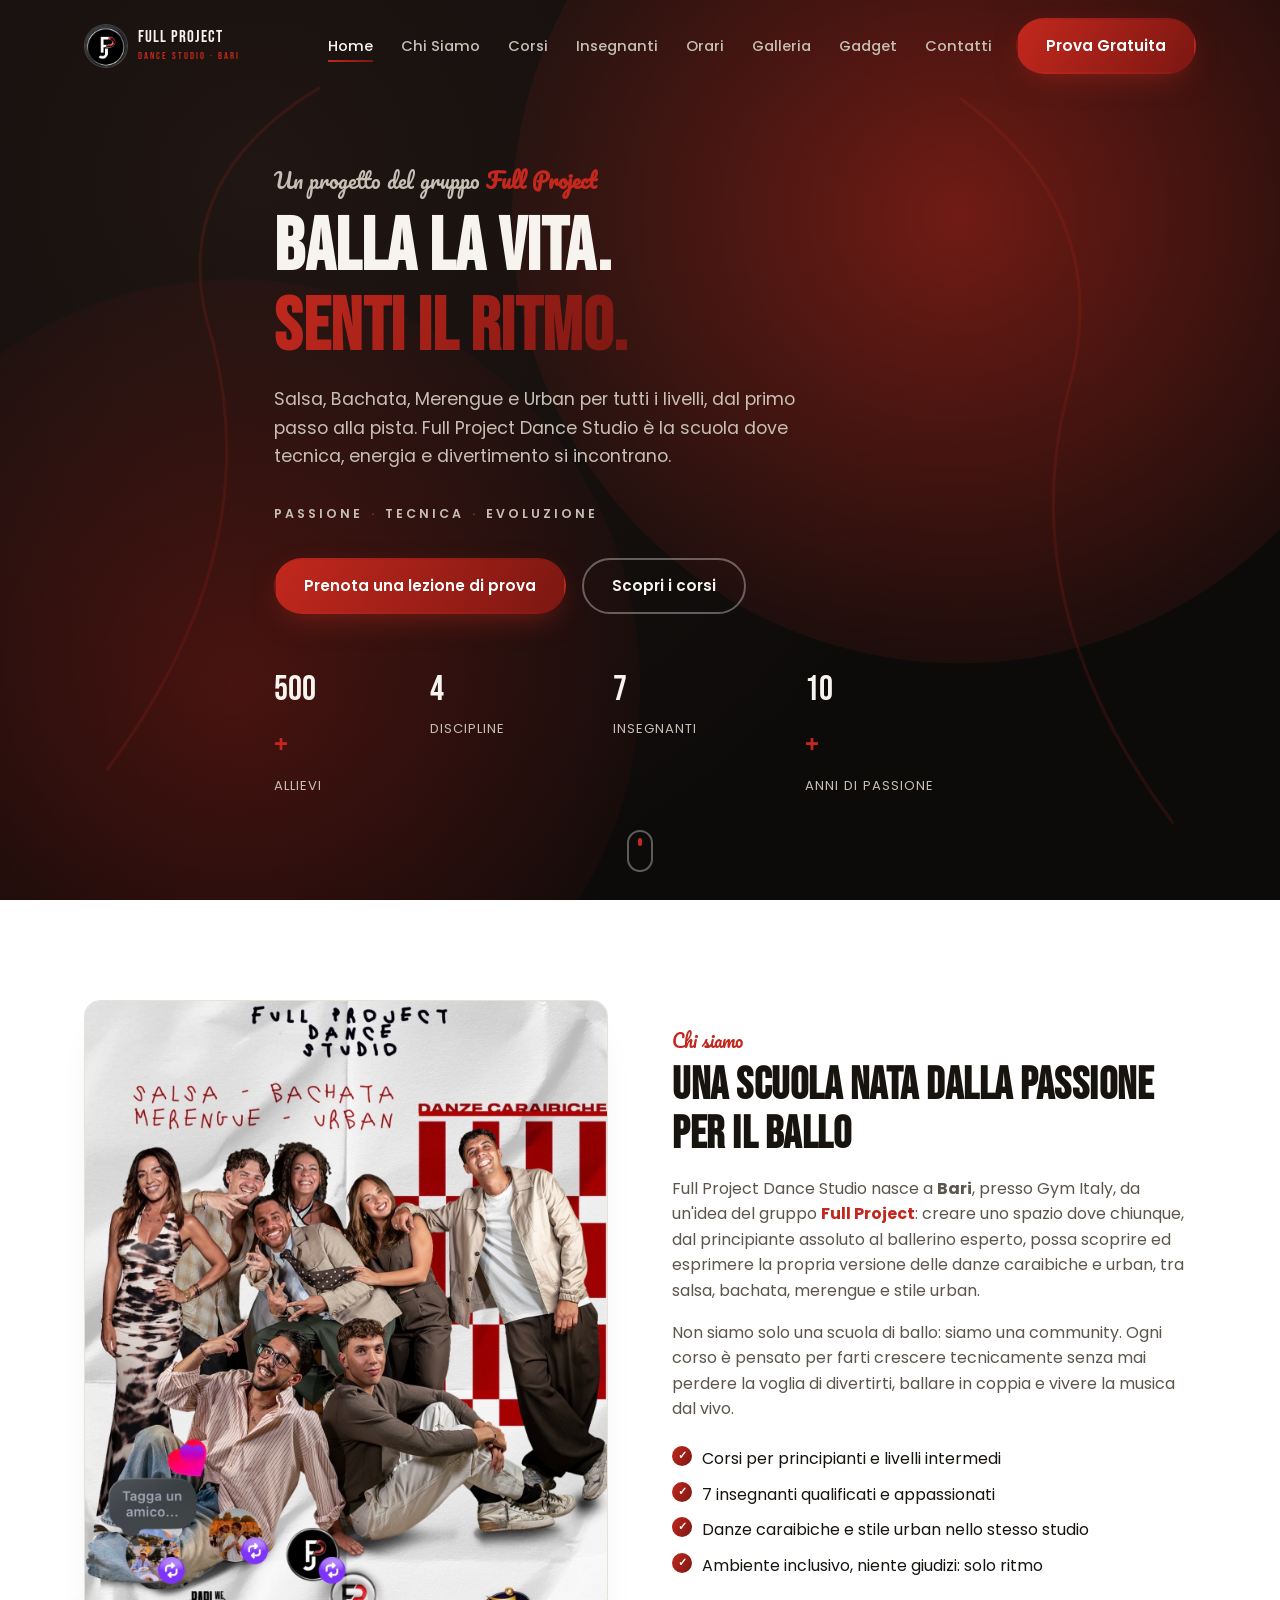
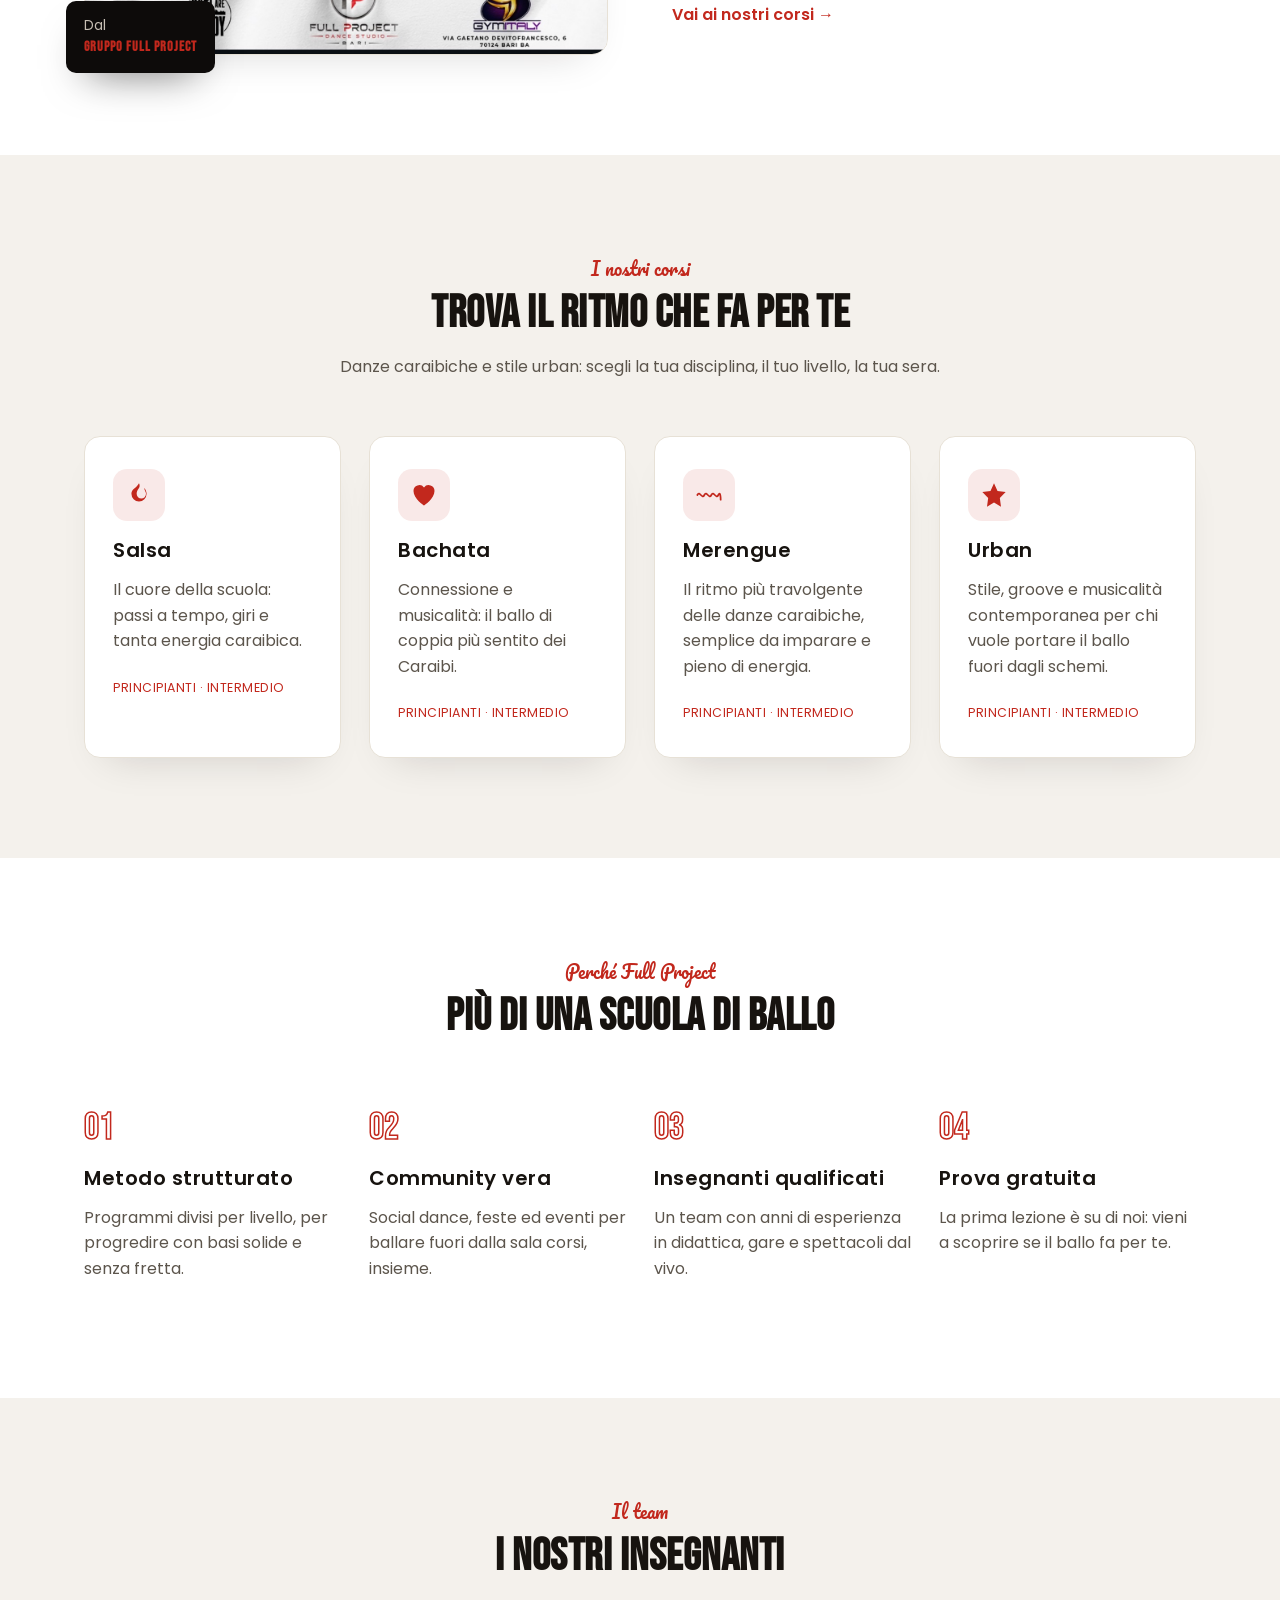
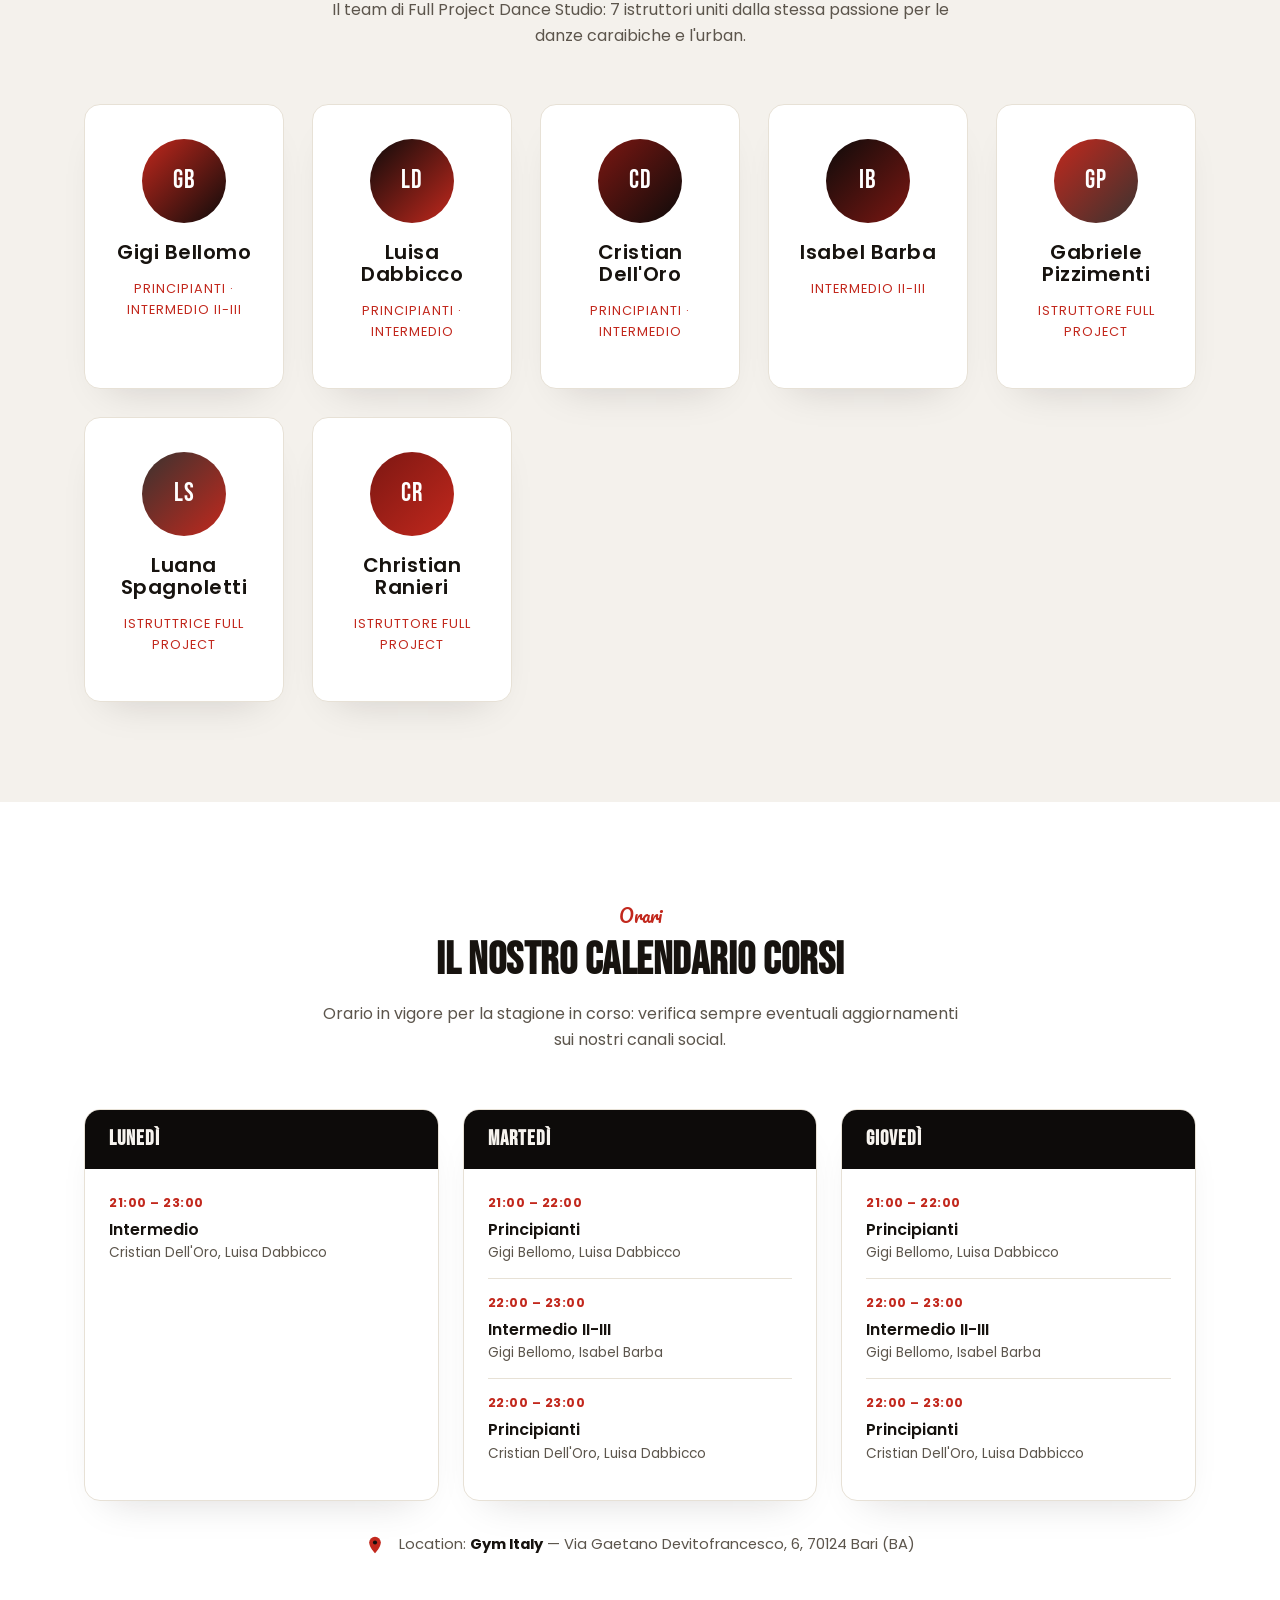
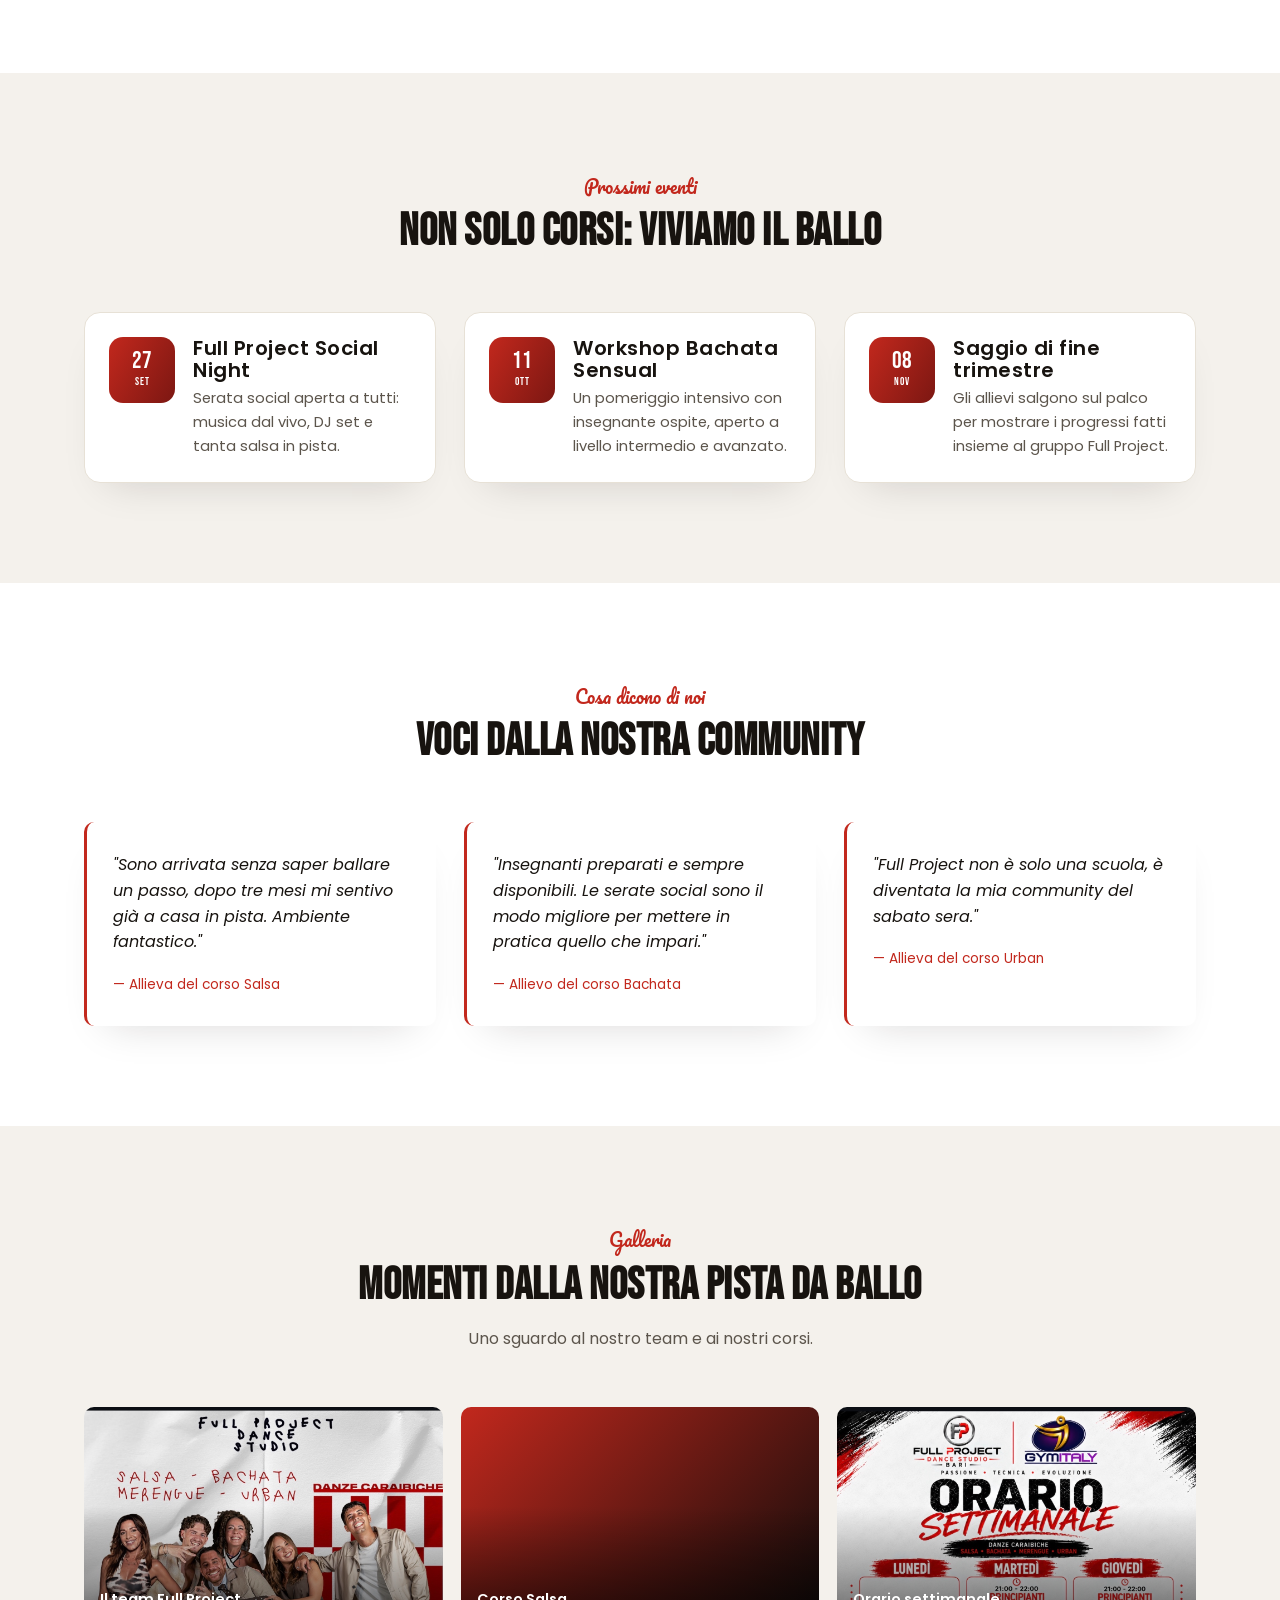
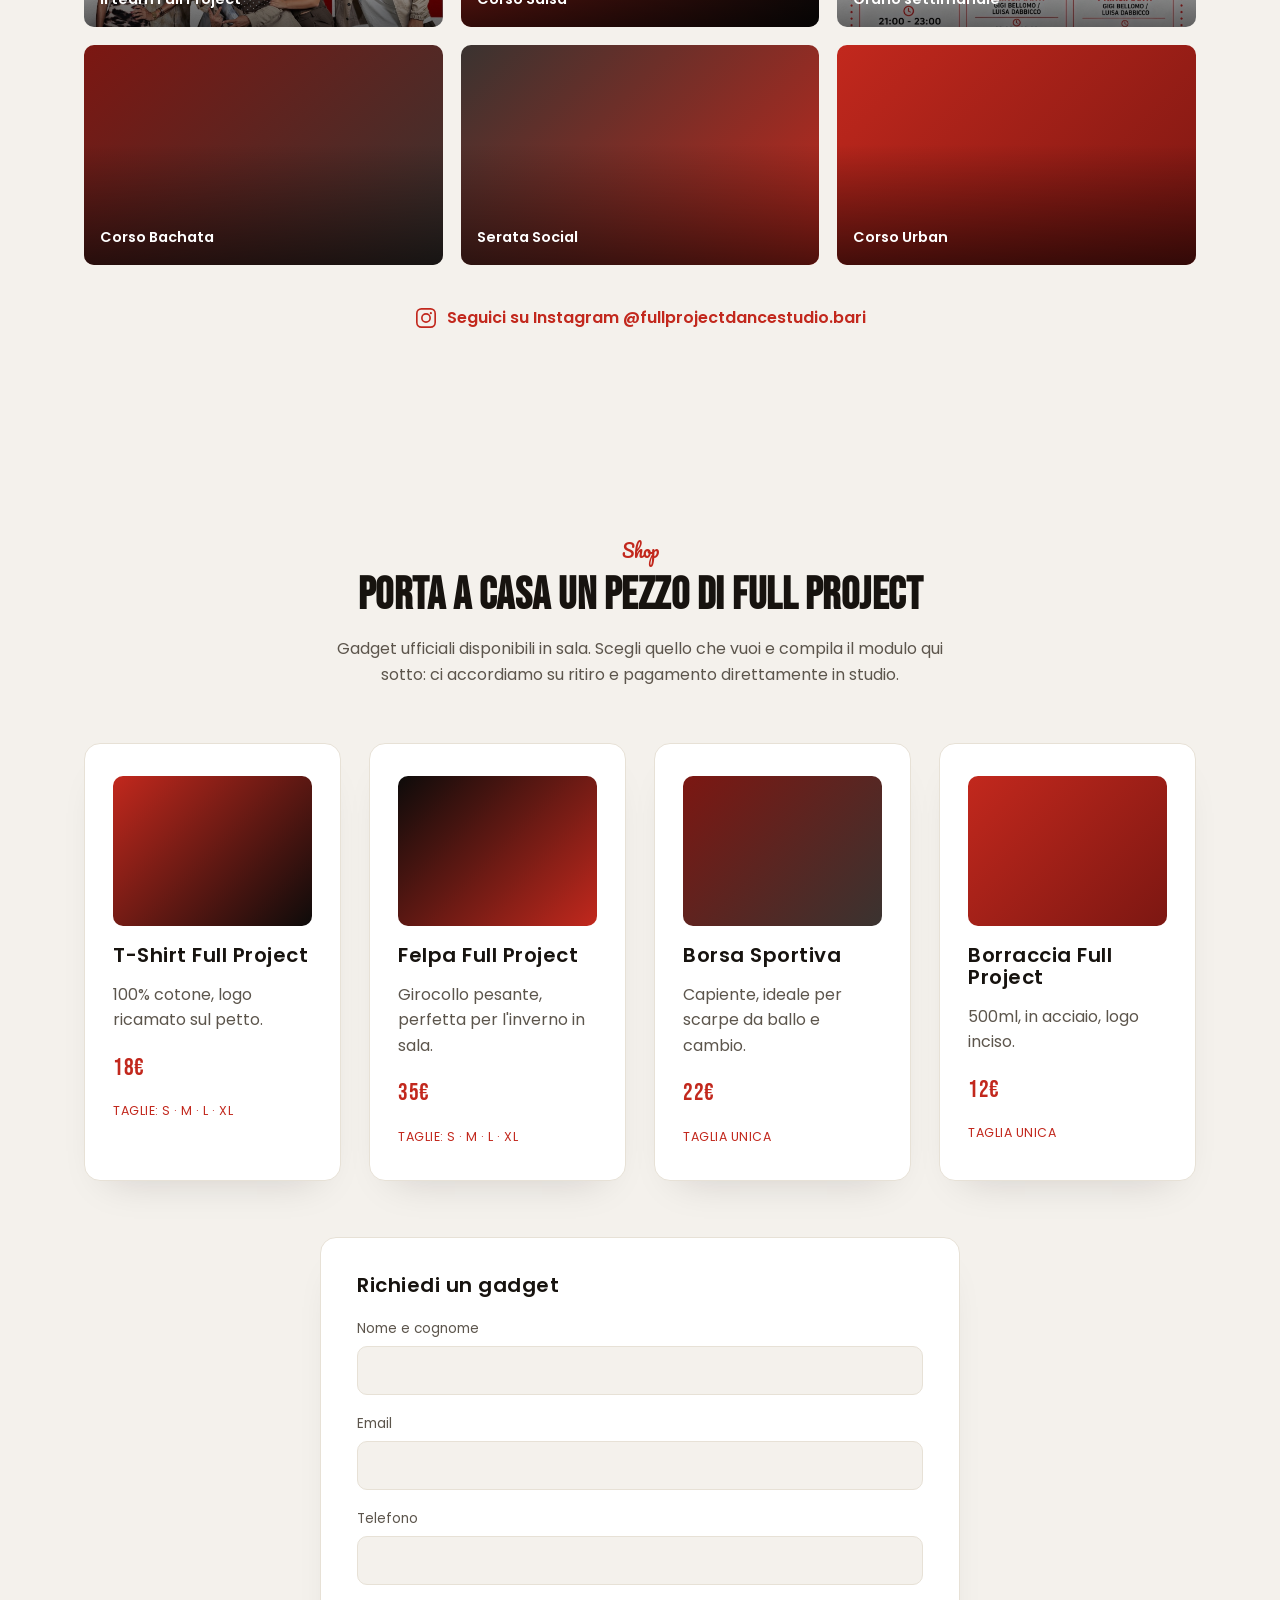
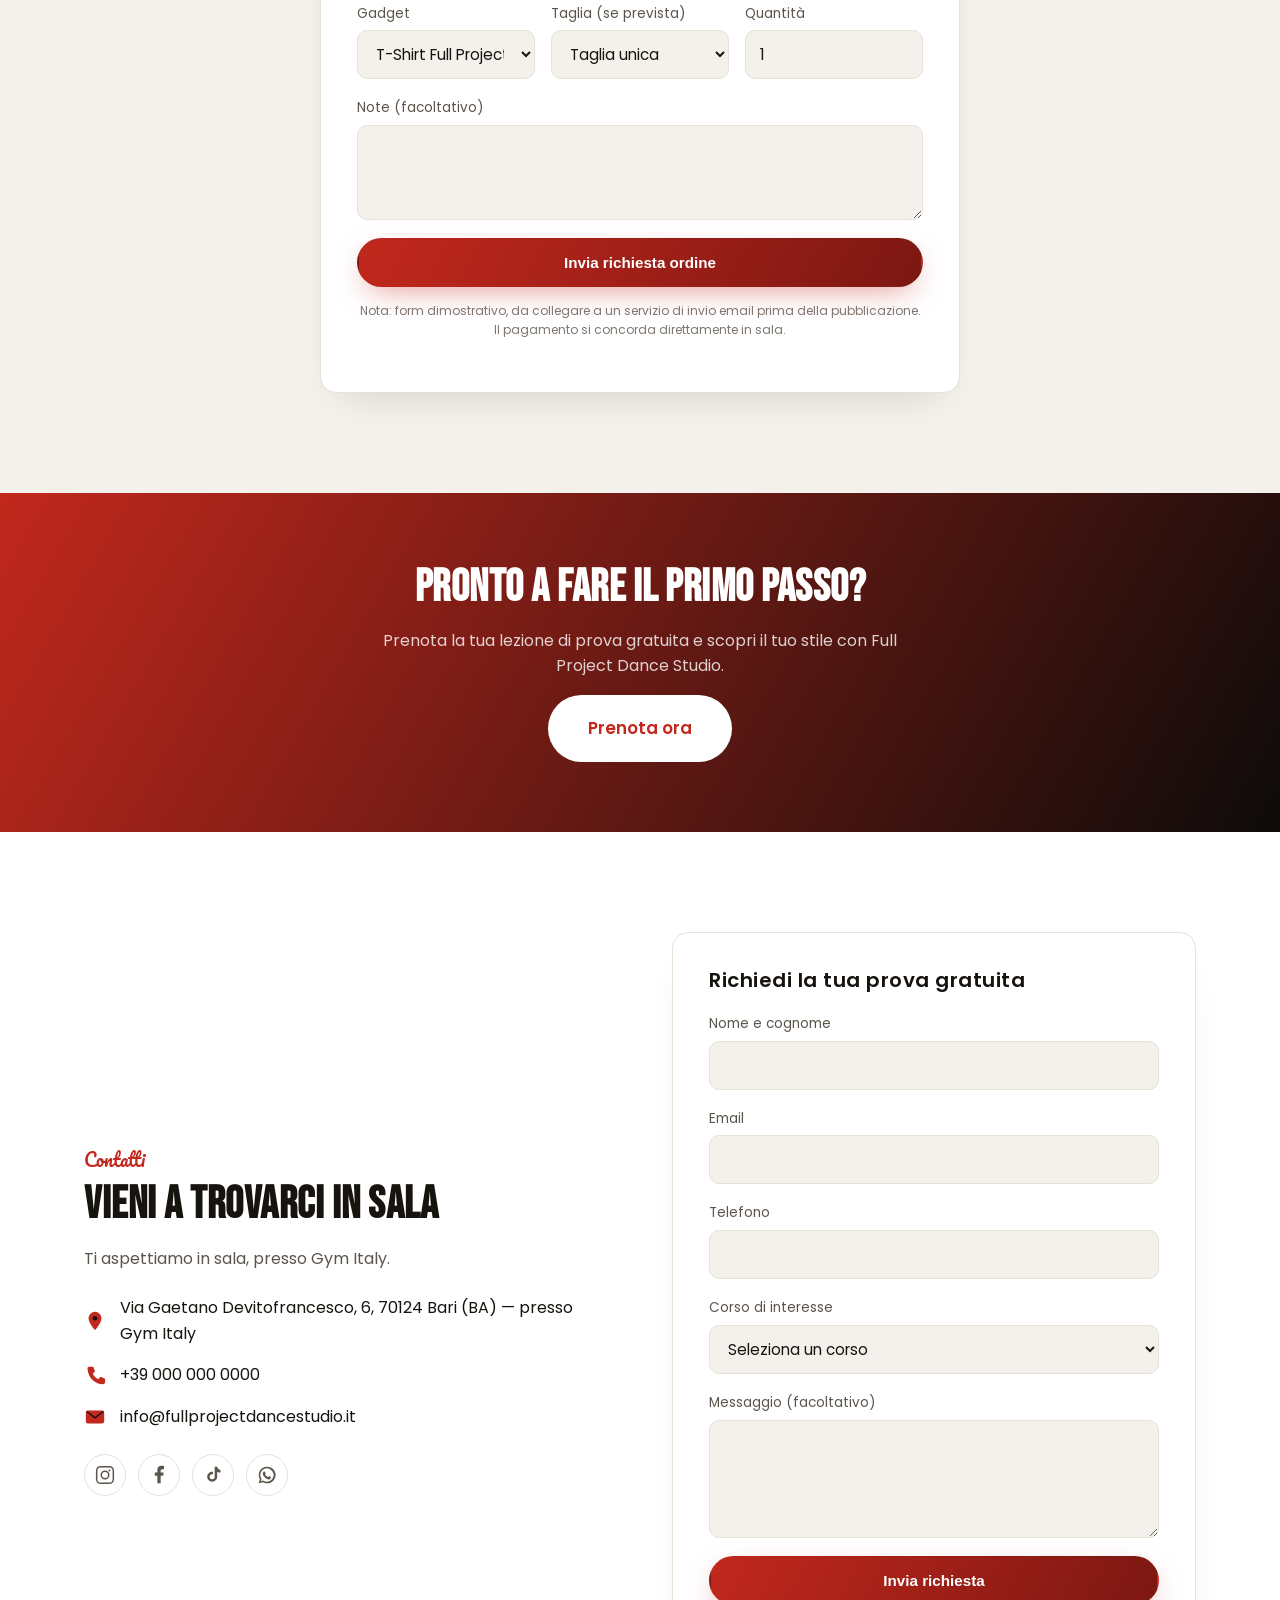
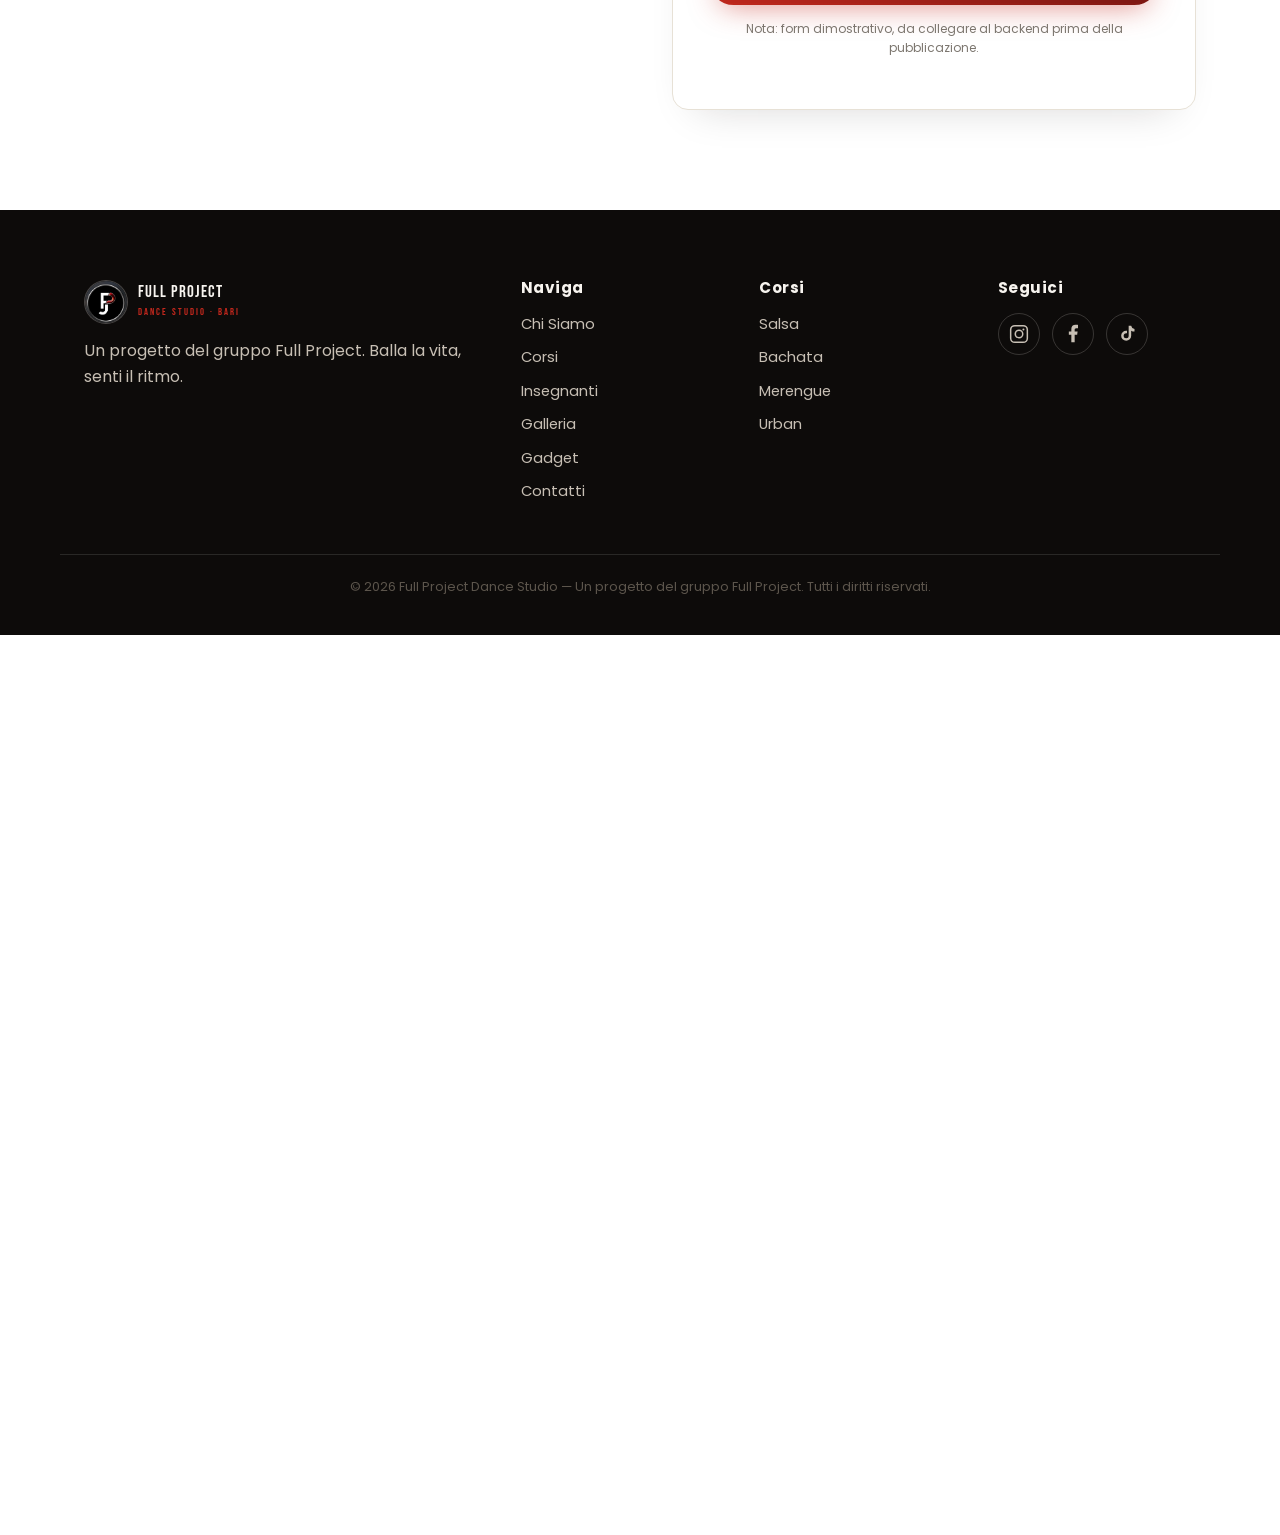
==== commit 2b0fe8bb: "Wire booking form to the (separate) Java backend Backend lives in its own repository now: github.com" ====
--- a/index.html
+++ b/index.html
@@ -637,9 +637,18 @@
           <textarea id="messaggio" name="messaggio" rows="4"></textarea>
         </div>
 
+        <!-- Honeypot anti-spam: invisibile agli utenti reali, i bot spesso lo
+             compilano comunque. Il backend scarta silenziosamente le richieste
+             in cui questo campo arriva valorizzato. -->
+        <div class="form-row-honeypot" aria-hidden="true">
+          <label for="website">Non compilare questo campo</label>
+          <input type="text" id="website" name="website" tabindex="-1" autocomplete="off">
+        </div>
+
         <button type="submit" class="btn btn-primary btn-block">Invia richiesta</button>
         <p class="form-success" id="form-success" hidden>Grazie! Ti risponderemo al più presto per fissare la tua prova gratuita.</p>
-        <p class="form-note"><!-- MODIFICA: collega questo form a un servizio reale (es. Formspree, EmailJS) o a un backend --> Nota: form dimostrativo, da collegare a un servizio di invio email prima della pubblicazione.</p>
+        <p class="form-error" id="contact-form-error" hidden>Non è stato possibile inviare la richiesta. Riprova tra qualche minuto, oppure scrivici direttamente.</p>
+        <p class="form-note"><!-- MODIFICA: collega BOOKING_API_URL in script.js all'URL del backend (repo separato: github.com/ChristianLiso02/FullProjectDanceStudio-backend) quando sarà online --> Nota: form dimostrativo, da collegare al backend prima della pubblicazione.</p>
       </form>
     </div>
   </div>
--- a/style.css
+++ b/style.css
@@ -680,6 +680,20 @@
   color: var(--accent);
   font-weight: 600;
   text-align: center;
+}
+.form-error {
+  margin-top: 14px;
+  color: #c0392b;
+  font-weight: 600;
+  text-align: center;
+}
+.form-row-honeypot {
+  position: absolute;
+  width: 1px;
+  height: 1px;
+  overflow: hidden;
+  clip: rect(0 0 0 0);
+  white-space: nowrap;
 }
 .form-note {
   margin-top: 14px;
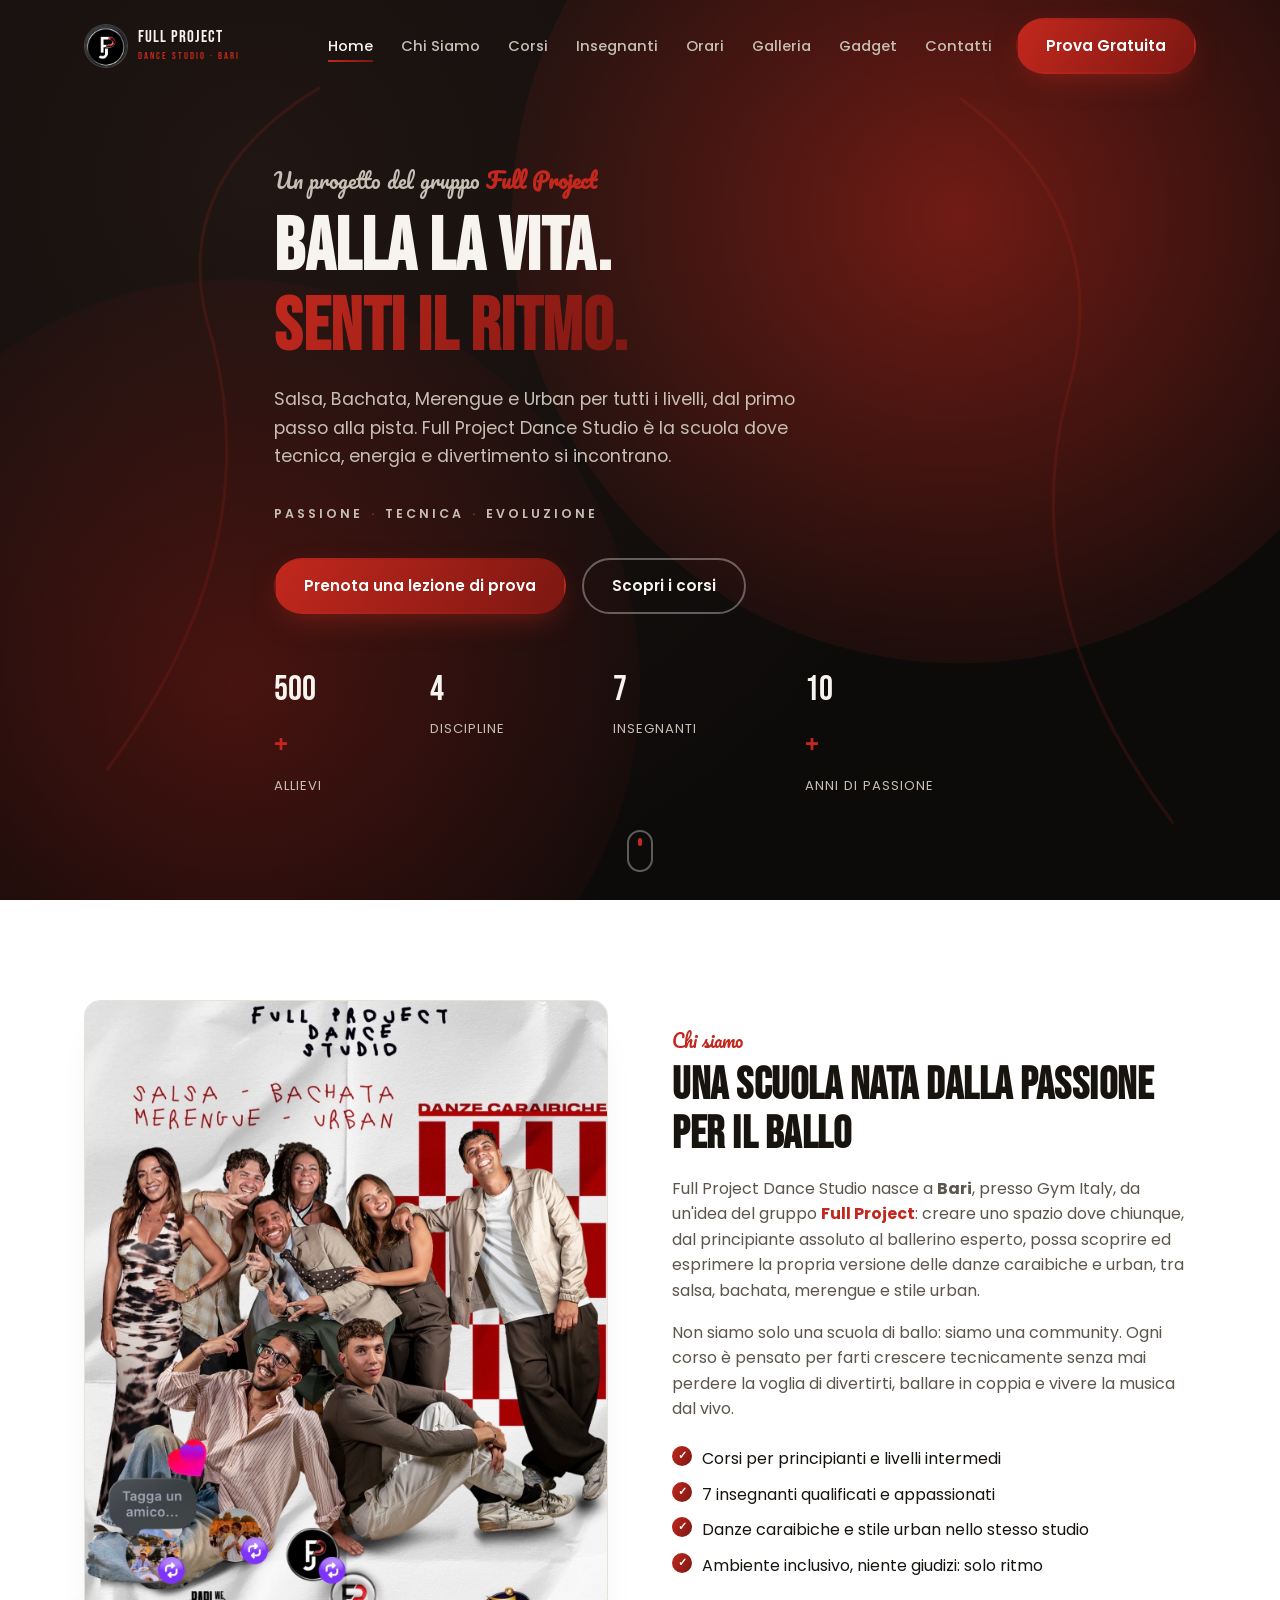
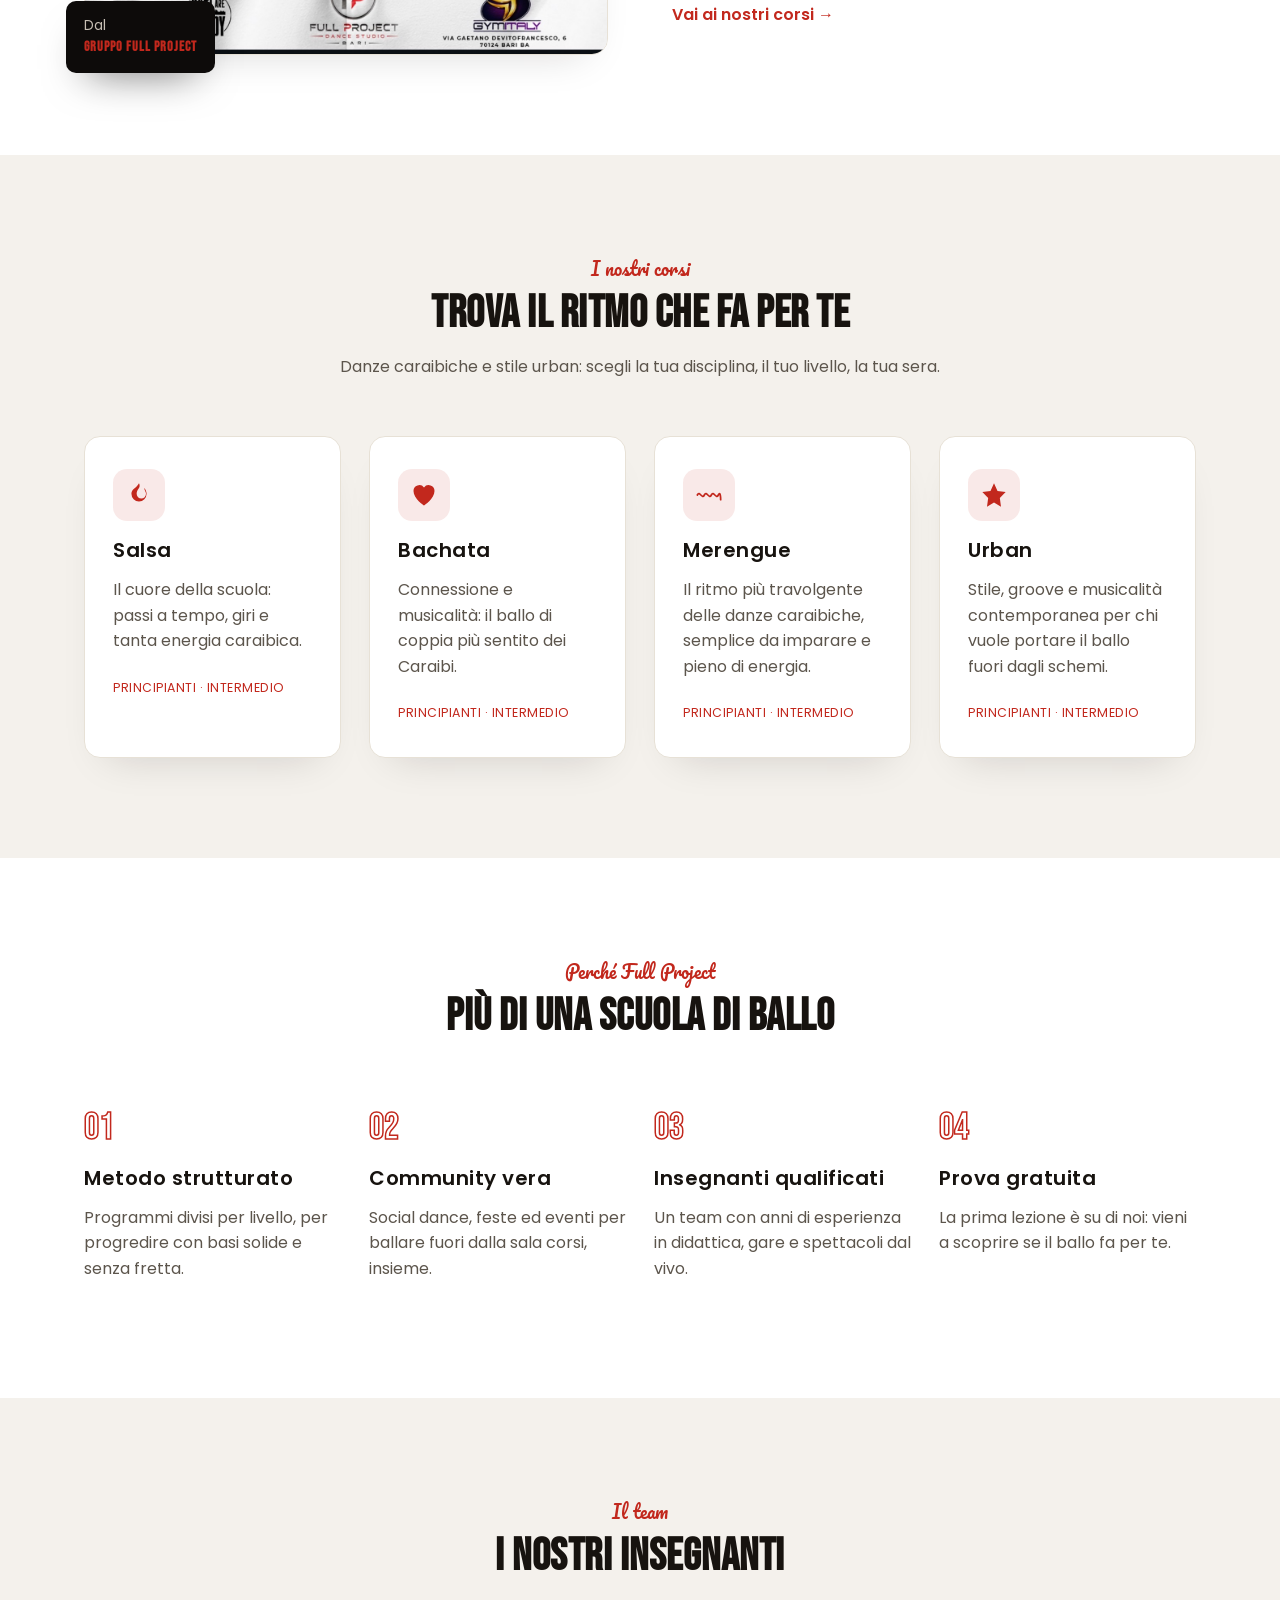
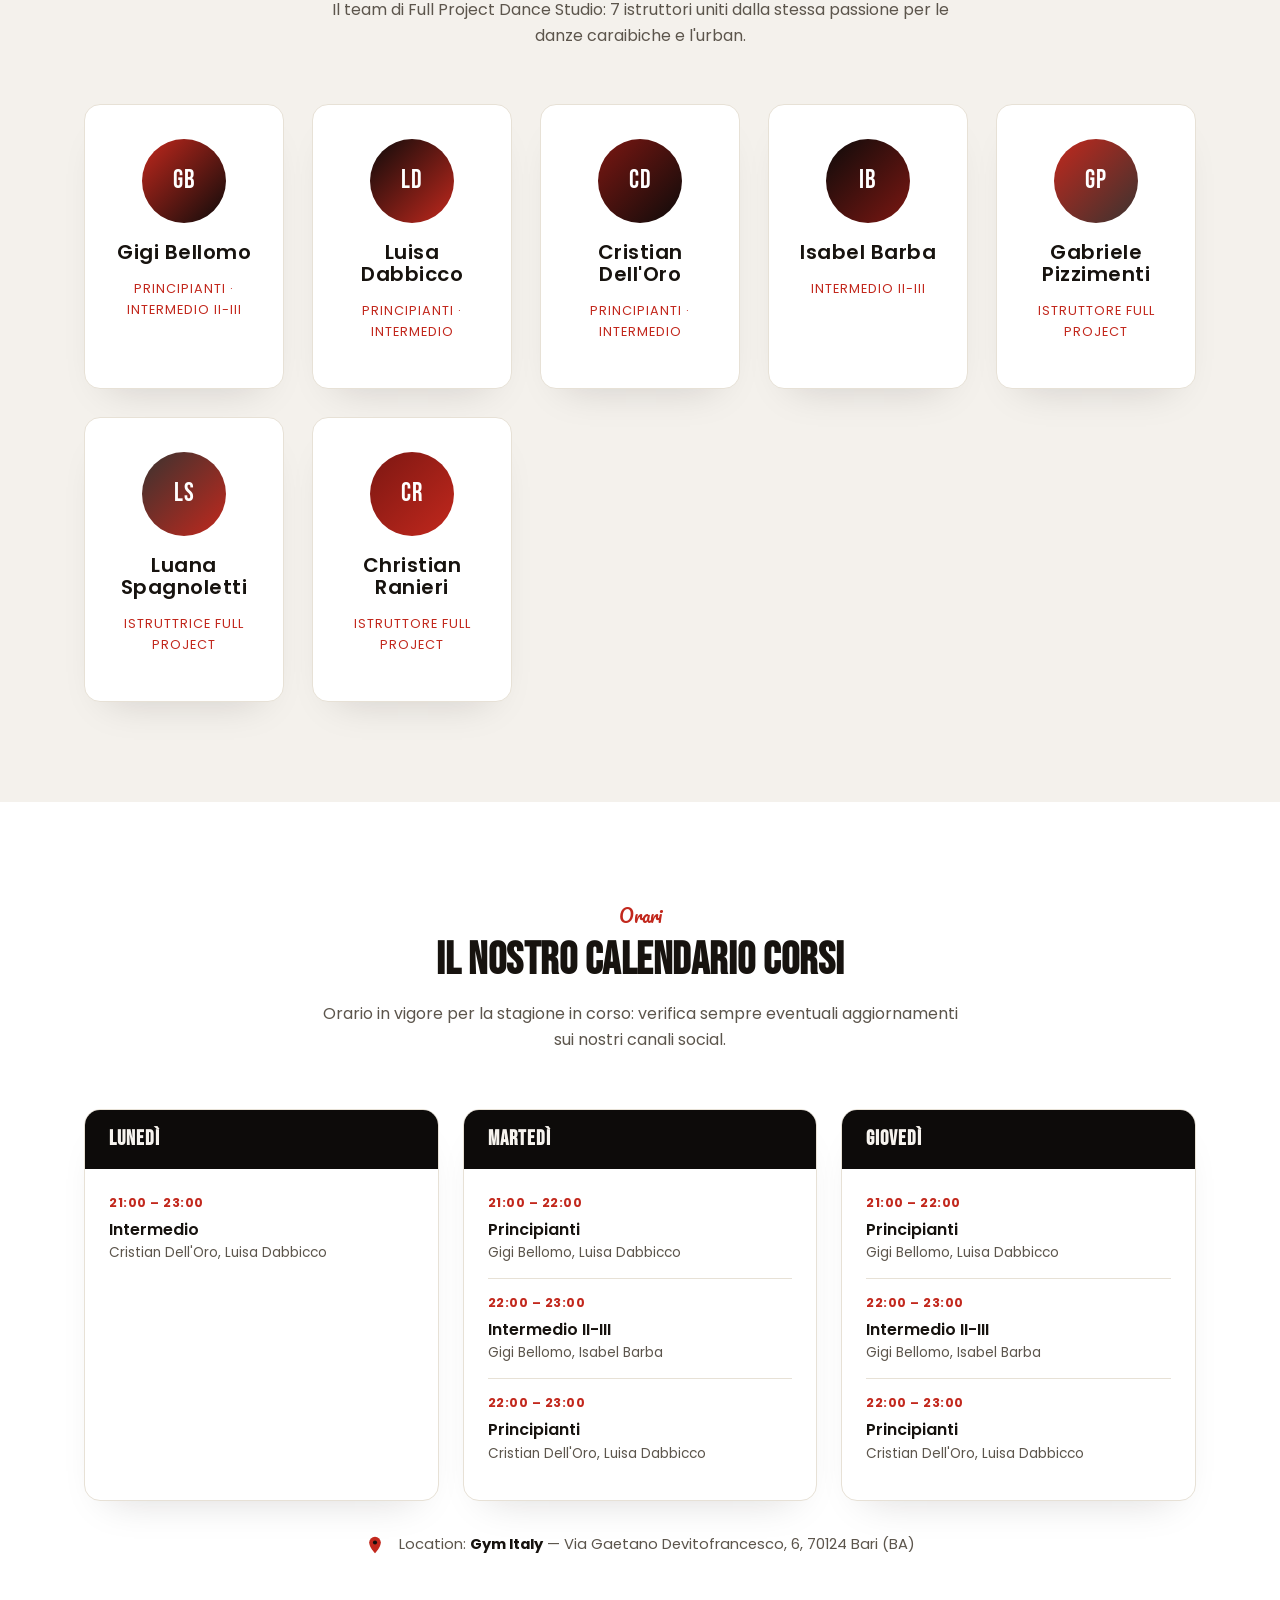
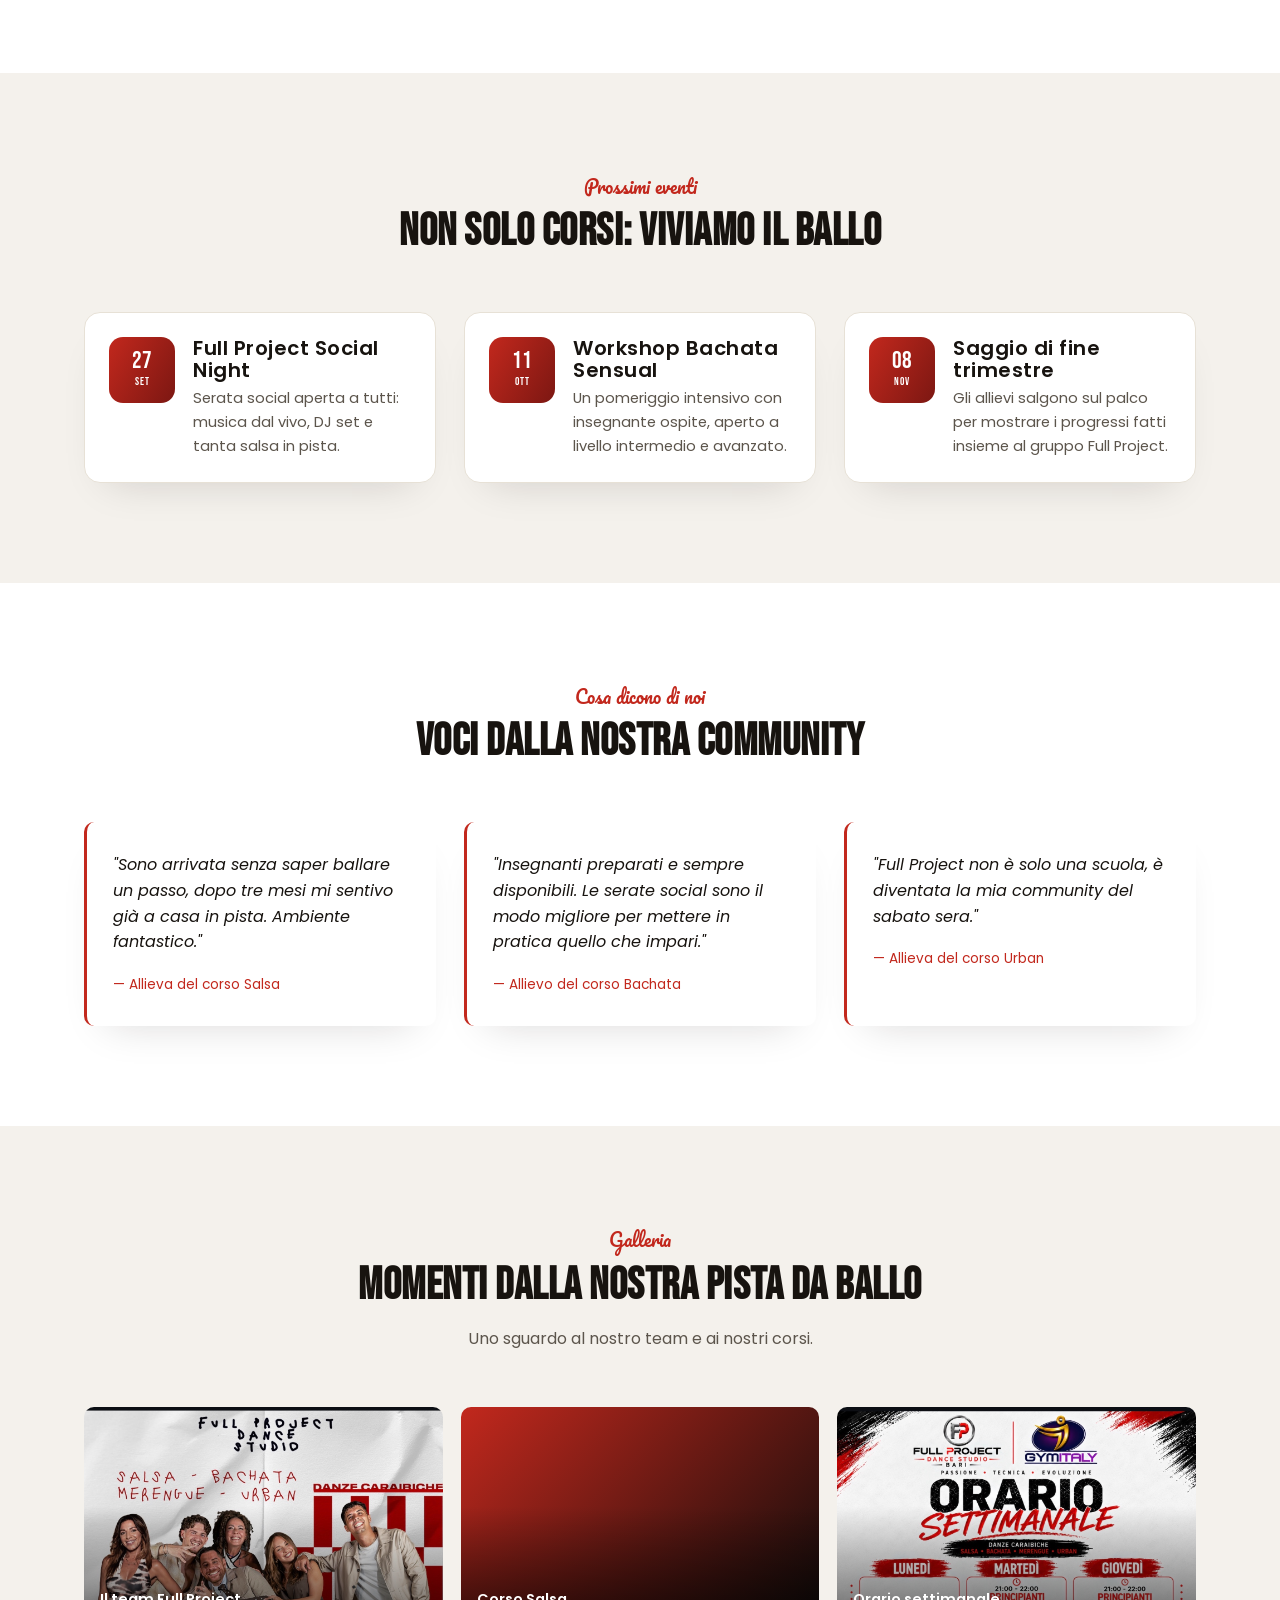
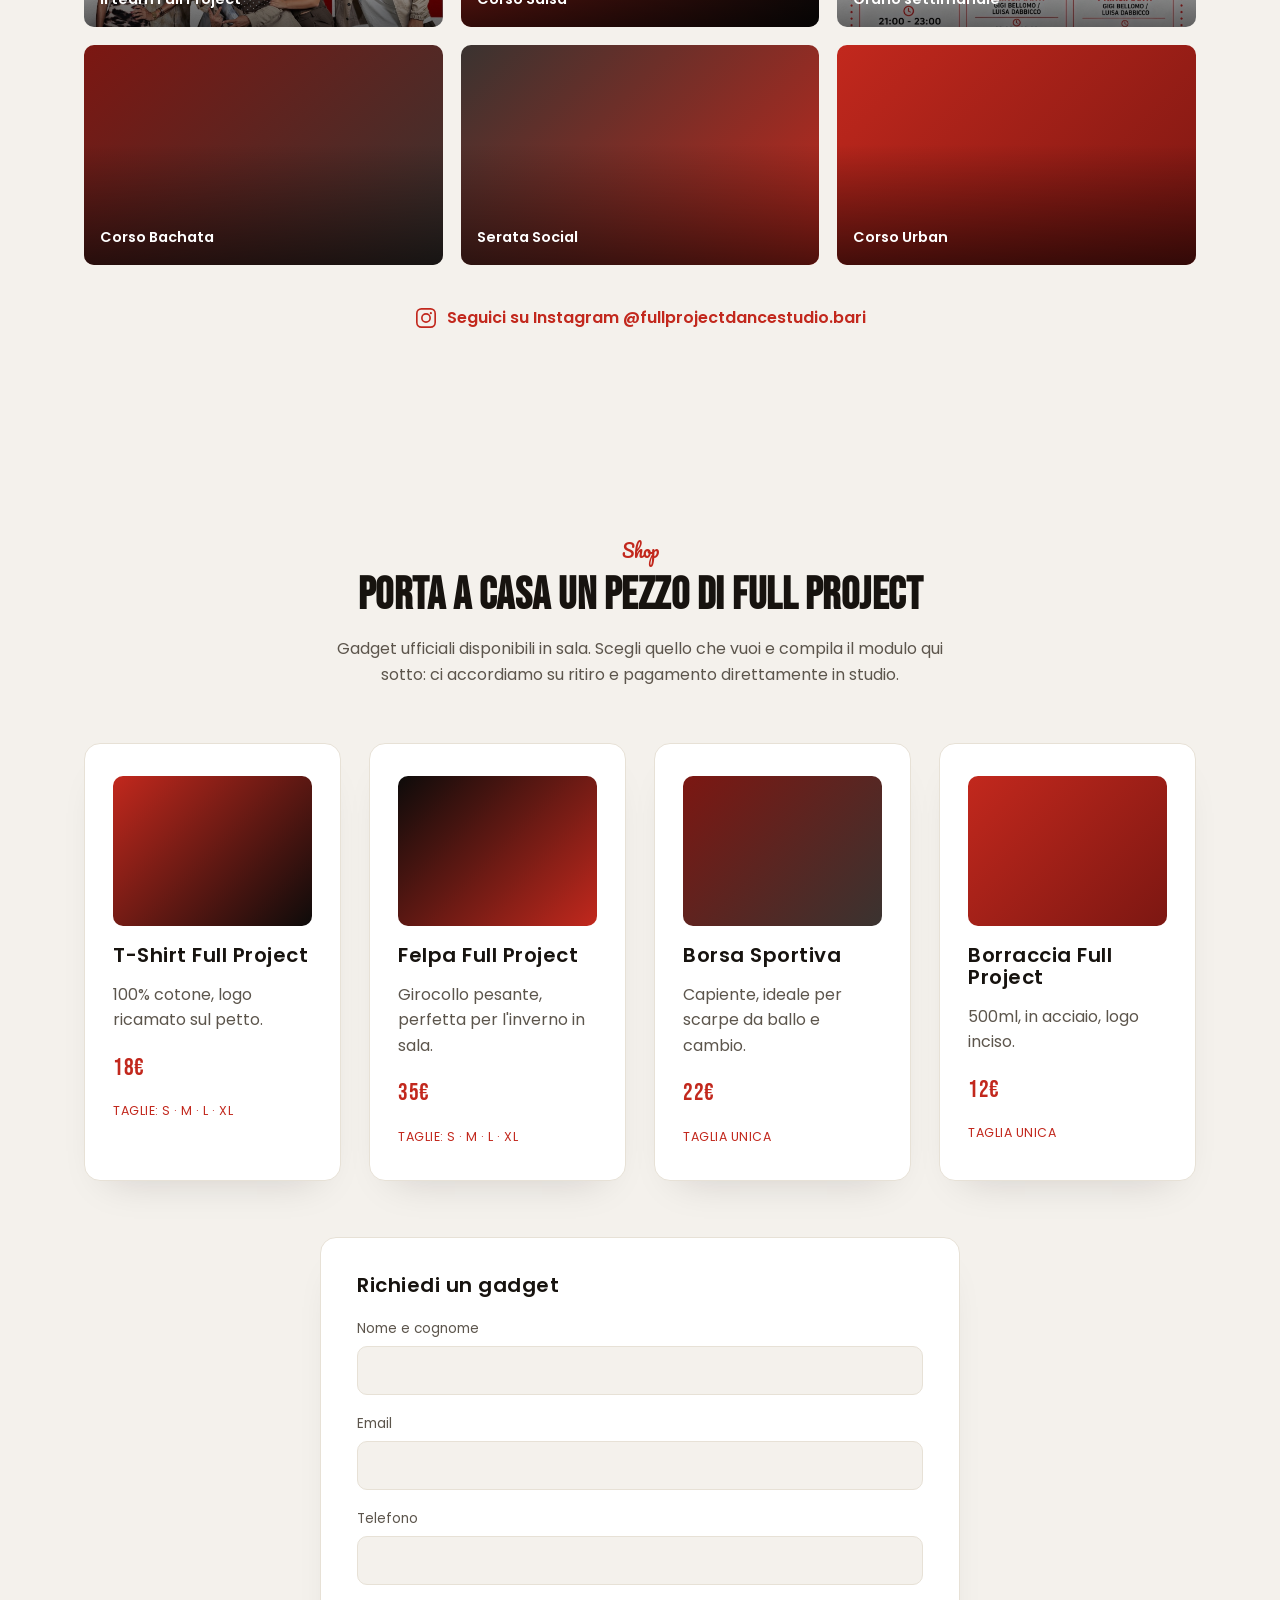
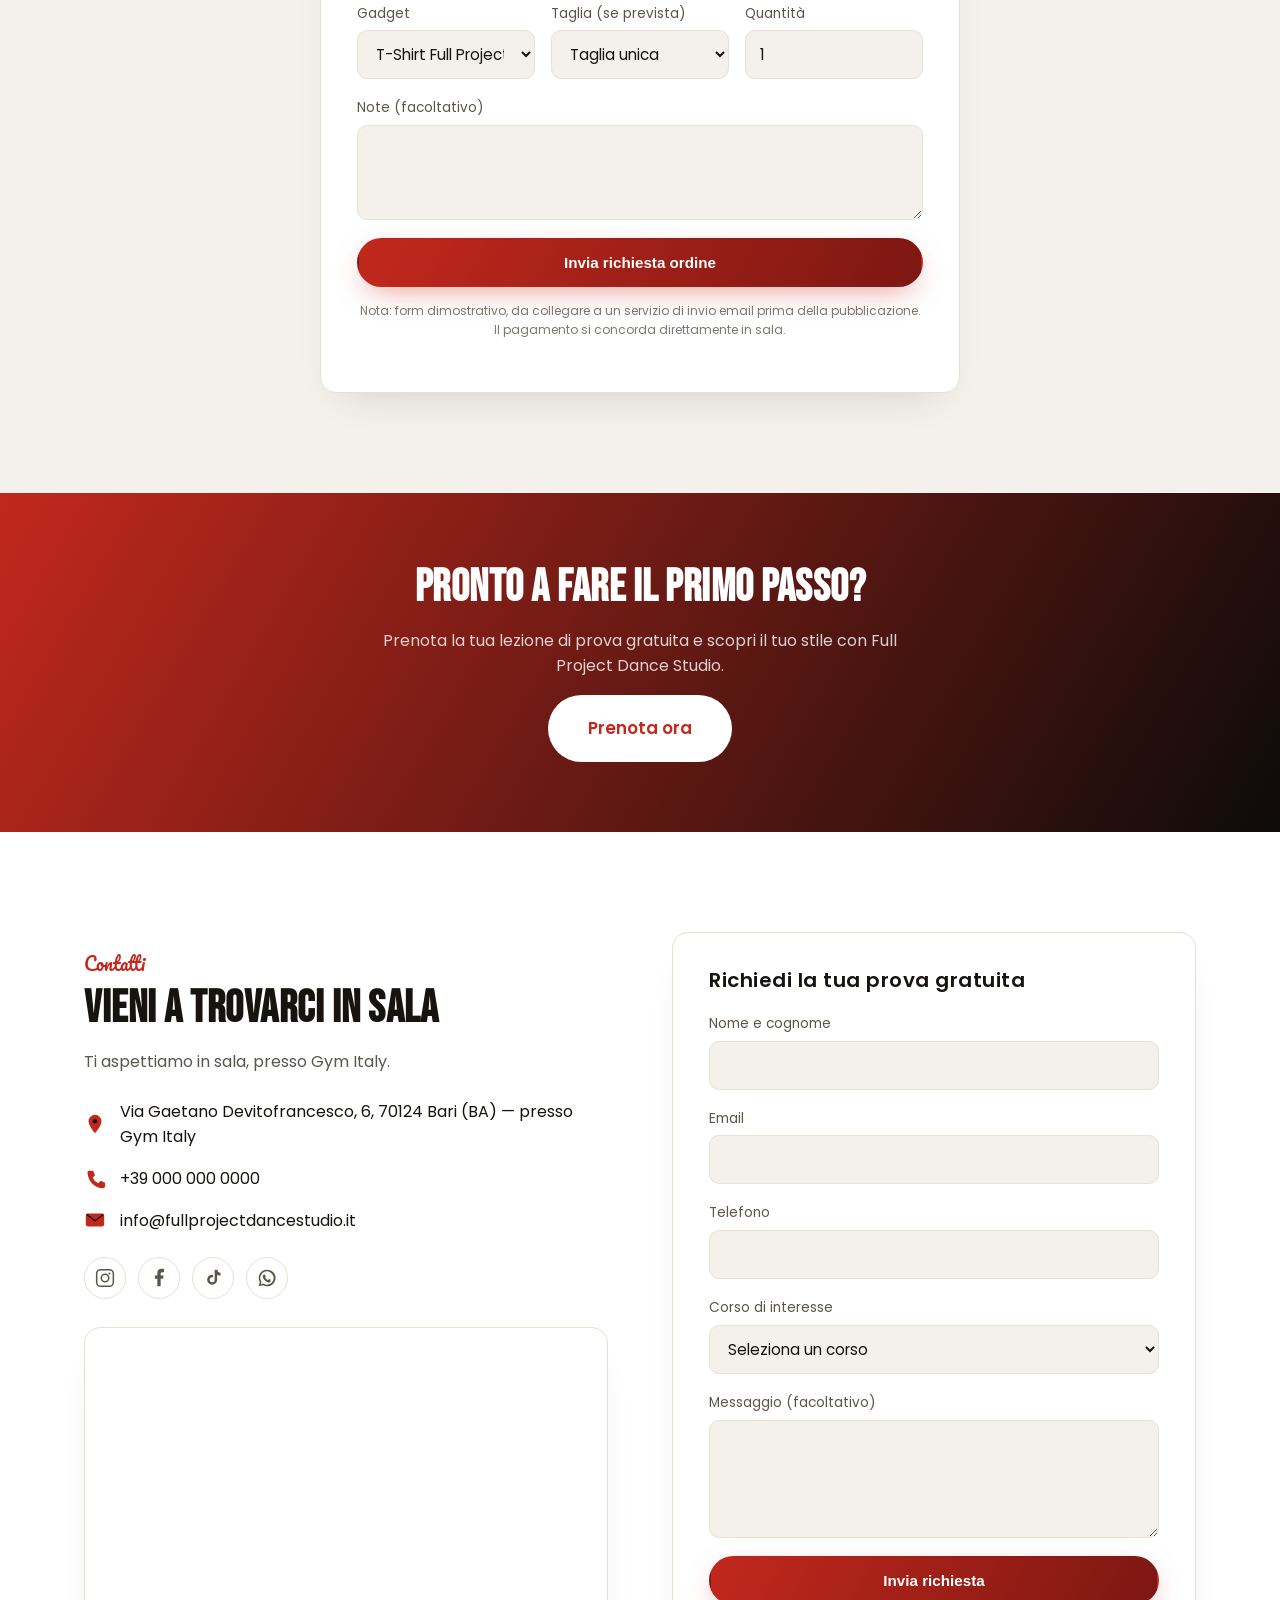
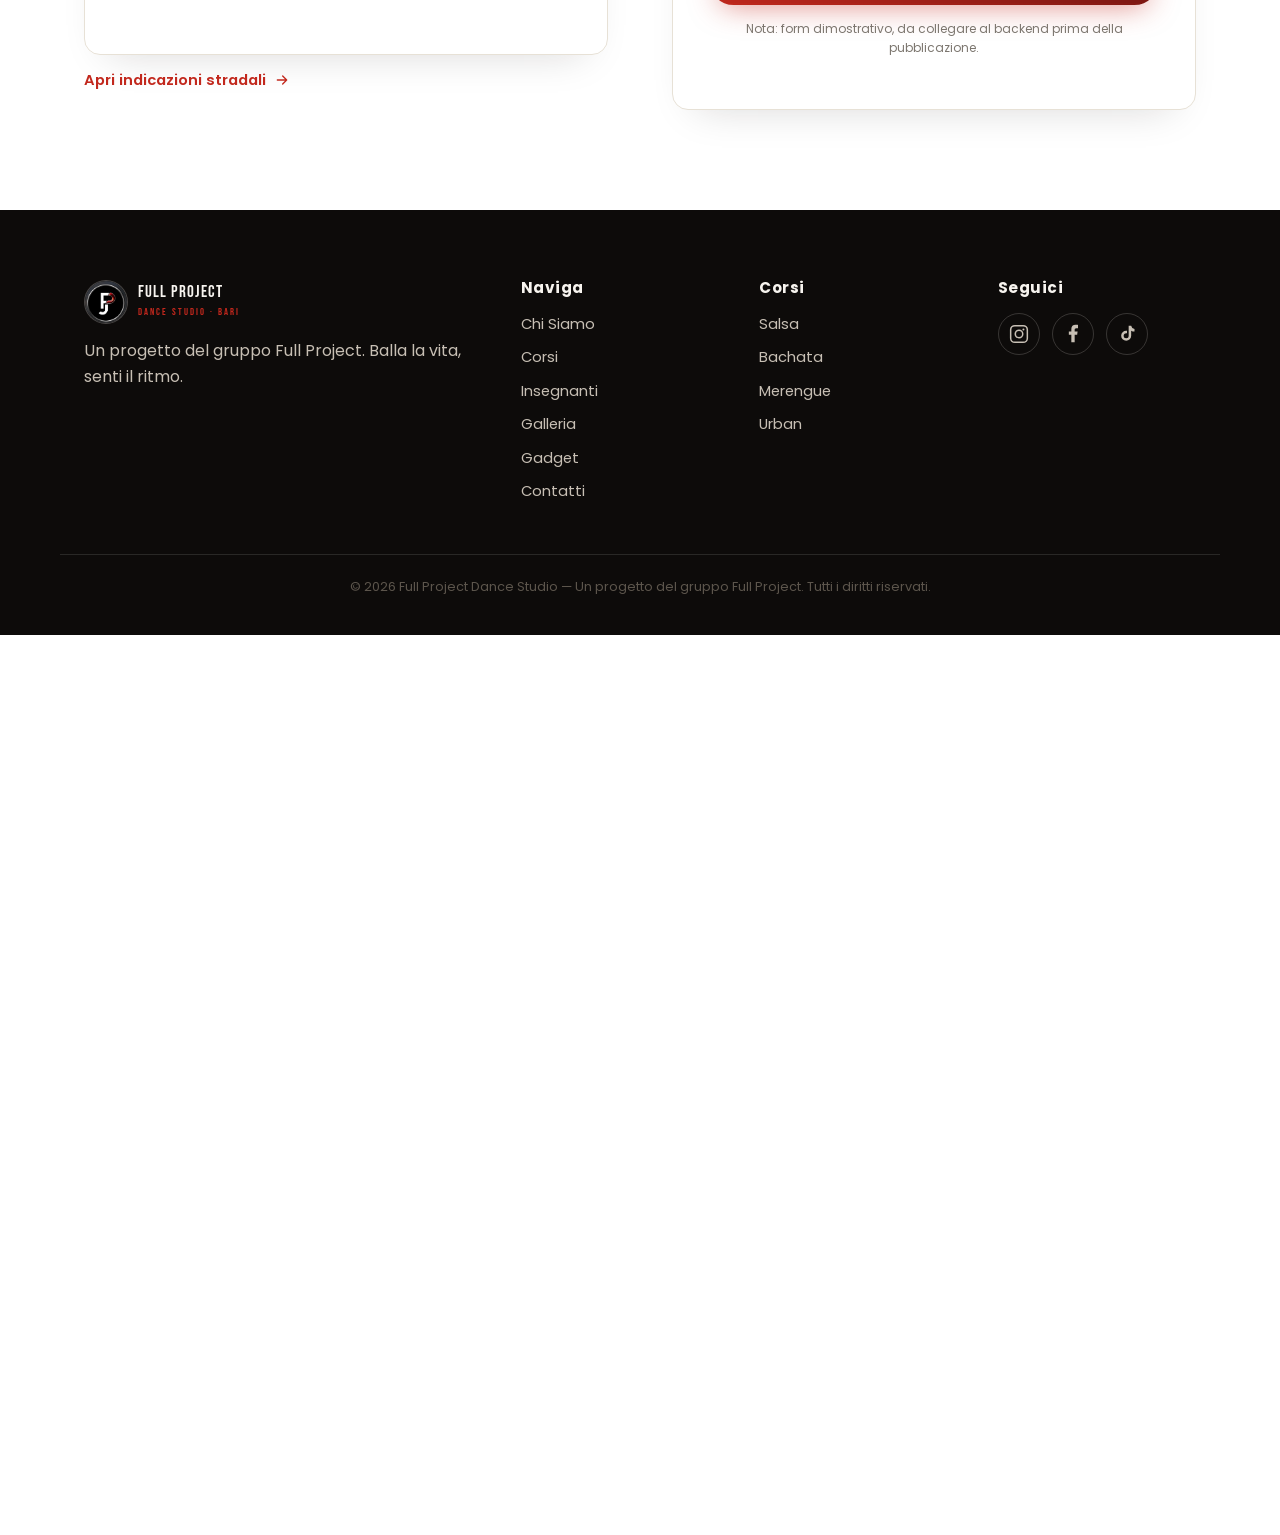
==== commit 16ea8e1e: "Add embedded map to the Contatti section Google Maps embed (no API key needed) pointing at the studi" ====
--- a/index.html
+++ b/index.html
@@ -596,6 +596,19 @@
         <a href="#" target="_blank" rel="noopener" aria-label="TikTok"><svg viewBox="0 0 24 24"><use href="#icon-tiktok"/></svg></a>
         <a href="#" target="_blank" rel="noopener" aria-label="WhatsApp"><svg viewBox="0 0 24 24"><use href="#icon-whatsapp"/></svg></a>
       </div>
+
+      <div class="map-embed">
+        <iframe
+          src="https://www.google.com/maps?q=Via+Gaetano+Devitofrancesco+6+70124+Bari+BA&output=embed"
+          title="Mappa: Full Project Dance Studio, Via Gaetano Devitofrancesco 6, Bari"
+          loading="lazy"
+          referrerpolicy="no-referrer-when-downgrade"
+          allowfullscreen></iframe>
+      </div>
+      <a class="map-directions" href="https://www.google.com/maps/dir/?api=1&destination=Via+Gaetano+Devitofrancesco+6+70124+Bari+BA" target="_blank" rel="noopener">
+        Apri indicazioni stradali
+        <svg viewBox="0 0 24 24"><path d="M5 12h14M13 6l6 6-6 6" fill="none" stroke="currentColor" stroke-width="2" stroke-linecap="round" stroke-linejoin="round"/></svg>
+      </a>
     </div>
 
     <div class="split-media" data-aos>
--- a/style.css
+++ b/style.css
@@ -631,6 +631,28 @@
 .contact-list { display: flex; flex-direction: column; gap: 16px; margin: 24px 0; }
 .contact-list li { display: flex; align-items: center; gap: 14px; color: var(--text); }
 .contact-list svg { width: 22px; height: 22px; color: var(--accent); flex-shrink: 0; }
+
+.map-embed {
+  margin-top: 28px;
+  border-radius: var(--radius);
+  overflow: hidden;
+  border: 1px solid var(--card-border);
+  box-shadow: var(--shadow);
+  aspect-ratio: 16 / 10;
+}
+.map-embed iframe { width: 100%; height: 100%; border: 0; display: block; }
+.map-directions {
+  display: inline-flex;
+  align-items: center;
+  gap: 8px;
+  margin-top: 14px;
+  color: var(--accent);
+  font-weight: 600;
+  font-size: 0.92rem;
+  text-decoration: none;
+}
+.map-directions svg { width: 16px; height: 16px; transition: transform 0.2s ease; }
+.map-directions:hover svg { transform: translateX(3px); }
 
 .social-row { display: flex; gap: 12px; }
 .social-row a {
